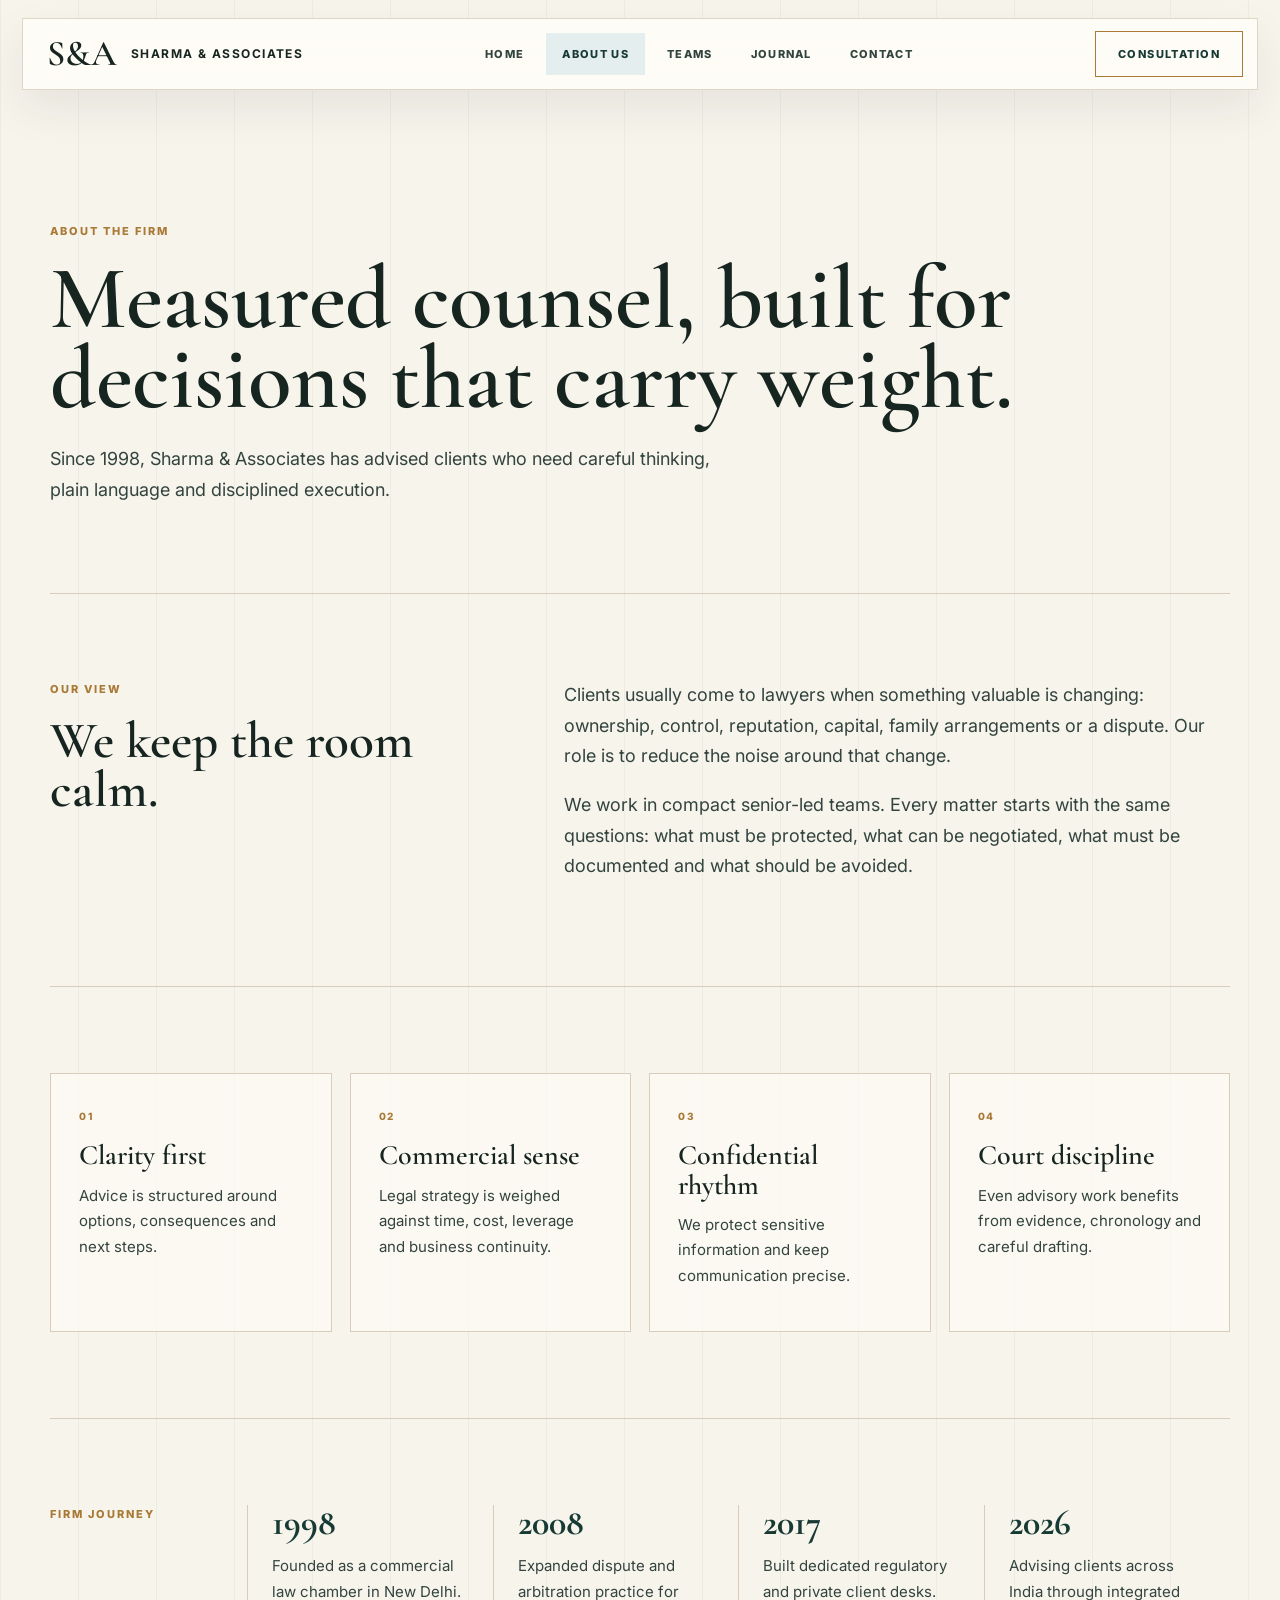
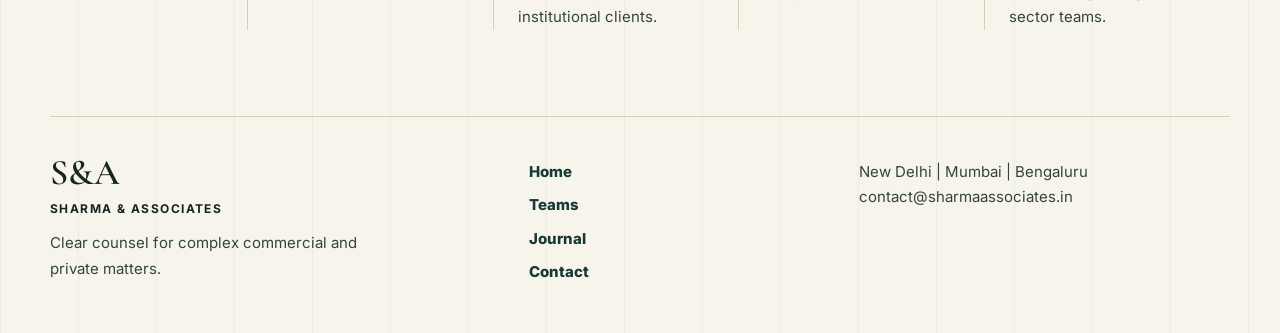
==== about.html @ 34fd0a77 "First Upload" ====
<!DOCTYPE html>
<html lang="en">
<head>
  <meta charset="UTF-8">
  <meta name="viewport" content="width=device-width, initial-scale=1.0">
  <title>About Us | Sharma &amp; Associates</title>
  <link rel="preconnect" href="https://fonts.googleapis.com">
  <link rel="preconnect" href="https://fonts.gstatic.com" crossorigin>
  <link href="https://fonts.googleapis.com/css2?family=Cormorant+Garamond:wght@500;600;700&amp;family=Inter:wght@400;500;600;700;800&amp;display=swap" rel="stylesheet">
  <link rel="stylesheet" href="styles.css">
</head>
<body>
  <header class="site-header">
    <a class="brand" href="index.html"><span>S&amp;A</span><strong>Sharma &amp; Associates</strong></a>
    <button class="menu-toggle" type="button" aria-label="Open menu">Menu</button>
    <nav class="site-nav" aria-label="Primary navigation">
      <a href="index.html">Home</a><a class="is-active" href="about.html">About Us</a><a href="attorneys.html">Teams</a><a href="blog.html">Journal</a><a href="contact.html">Contact</a>
    </nav>
    <a class="header-cta" href="contact.html">Consultation</a>
  </header>

  <main>
    <section class="page-hero">
      <p class="eyebrow">About the firm</p>
      <h1>Measured counsel, built for decisions that carry weight.</h1>
      <p class="lead">Since 1998, Sharma &amp; Associates has advised clients who need careful thinking, plain language and disciplined execution.</p>
    </section>

    <section class="section-shell two-column">
      <div><p class="eyebrow">Our view</p><h2>We keep the room calm.</h2></div>
      <div class="long-copy">
        <p>Clients usually come to lawyers when something valuable is changing: ownership, control, reputation, capital, family arrangements or a dispute. Our role is to reduce the noise around that change.</p>
        <p>We work in compact senior-led teams. Every matter starts with the same questions: what must be protected, what can be negotiated, what must be documented and what should be avoided.</p>
      </div>
    </section>

    <section class="section-shell values-grid">
      <article><span>01</span><h3>Clarity first</h3><p>Advice is structured around options, consequences and next steps.</p></article>
      <article><span>02</span><h3>Commercial sense</h3><p>Legal strategy is weighed against time, cost, leverage and business continuity.</p></article>
      <article><span>03</span><h3>Confidential rhythm</h3><p>We protect sensitive information and keep communication precise.</p></article>
      <article><span>04</span><h3>Court discipline</h3><p>Even advisory work benefits from evidence, chronology and careful drafting.</p></article>
    </section>

    <section class="section-shell timeline">
      <p class="eyebrow">Firm journey</p>
      <div><strong>1998</strong><span>Founded as a commercial law chamber in New Delhi.</span></div>
      <div><strong>2008</strong><span>Expanded dispute and arbitration practice for institutional clients.</span></div>
      <div><strong>2017</strong><span>Built dedicated regulatory and private client desks.</span></div>
      <div><strong>2026</strong><span>Advising clients across India through integrated sector teams.</span></div>
    </section>
  </main>

  <footer class="site-footer">
    <div class="footer-brand"><span>S&amp;A</span><strong>Sharma &amp; Associates</strong><p>Clear counsel for complex commercial and private matters.</p></div>
    <nav><a href="index.html">Home</a><a href="attorneys.html">Teams</a><a href="blog.html">Journal</a><a href="contact.html">Contact</a></nav>
    <div><p>New Delhi | Mumbai | Bengaluru</p><p>contact@sharmaassociates.in</p></div>
  </footer>
  <script src="script.js"></script>
</body>
</html>
---- styles.css ----
:root {
  --paper: #f7f4ec;
  --paper-soft: #fffdf8;
  --parchment: #ece5d7;
  --ink: #172521;
  --ink-soft: #33443f;
  --sage: #d7ded5;
  --teal: #173a35;
  --teal-soft: #e5eeee;
  --brass: #a97936;
  --brass-soft: #d7bb86;
  --line: #d8cdbb;
  --shadow: 0 24px 70px rgba(43, 54, 50, .11);
  --serif: "Cormorant Garamond", Georgia, serif;
  --sans: "Inter", Arial, sans-serif;
}

* {
  box-sizing: border-box;
}

html {
  scroll-behavior: smooth;
}

body {
  margin: 0;
  color: var(--ink);
  background:
    linear-gradient(90deg, rgba(23, 58, 53, .045) 1px, transparent 1px) 0 0 / 78px 78px,
    var(--paper);
  font-family: var(--sans);
  font-size: 15px;
  line-height: 1.7;
}

a {
  color: inherit;
  text-decoration: none;
}

button,
input,
select,
textarea {
  font: inherit;
}

.site-header {
  position: fixed;
  inset: 18px 22px auto;
  z-index: 50;
  display: grid;
  grid-template-columns: auto 1fr auto;
  align-items: center;
  gap: 28px;
  min-height: 72px;
  padding: 12px 14px 12px 24px;
  border: 1px solid rgba(216, 205, 187, .8);
  border-radius: 0;
  background: rgba(255, 253, 248, .88);
  box-shadow: 0 18px 45px rgba(23, 37, 33, .08);
  backdrop-filter: blur(18px);
}

.brand {
  display: inline-flex;
  align-items: center;
  gap: 14px;
  min-width: 250px;
}

.brand span,
.footer-brand span {
  font-family: var(--serif);
  font-size: 36px;
  font-weight: 600;
  line-height: .8;
}

.brand strong,
.footer-brand strong {
  text-transform: uppercase;
  letter-spacing: .12em;
  font-size: 12px;
  line-height: 1.2;
}

.site-nav {
  display: flex;
  justify-content: center;
  gap: 6px;
}

.site-nav a {
  padding: 12px 16px;
  color: var(--ink-soft);
  text-transform: uppercase;
  letter-spacing: .12em;
  font-size: 11px;
  font-weight: 800;
}

.site-nav a:hover,
.site-nav a.is-active {
  color: var(--teal);
  background: var(--teal-soft);
}

.header-cta,
.button,
.text-link {
  display: inline-flex;
  align-items: center;
  justify-content: center;
  min-height: 46px;
  padding: 0 22px;
  border: 1px solid var(--brass);
  color: var(--teal);
  text-transform: uppercase;
  letter-spacing: .13em;
  font-size: 11px;
  font-weight: 800;
}

.button.primary {
  color: #fff;
  background: var(--teal);
  border-color: var(--teal);
}

.button.quiet {
  background: var(--paper-soft);
}

.text-link {
  min-height: auto;
  padding: 0;
  border: 0;
  color: var(--brass);
}

.menu-toggle {
  display: none;
  border: 1px solid var(--line);
  background: var(--paper-soft);
  color: var(--ink);
  min-height: 42px;
  padding: 0 14px;
  text-transform: uppercase;
  letter-spacing: .13em;
  font-size: 11px;
  font-weight: 800;
}

main {
  padding-top: 110px;
}

.hero,
.page-hero,
.section-shell {
  width: min(1180px, calc(100% - 44px));
  margin: 0 auto;
}

.hero {
  min-height: 640px;
  display: grid;
  grid-template-columns: minmax(0, 1.05fr) minmax(390px, .95fr);
  align-items: center;
  gap: 58px;
  padding: 82px 0 70px;
}

.calm-hero {
  border-bottom: 1px solid var(--line);
}

.eyebrow {
  margin: 0 0 18px;
  color: var(--brass);
  text-transform: uppercase;
  letter-spacing: .18em;
  font-size: 11px;
  font-weight: 800;
}

h1,
h2,
h3,
p {
  margin-top: 0;
}

h1,
h2,
h3 {
  font-family: var(--serif);
  font-weight: 600;
  letter-spacing: 0;
}

h1 {
  margin-bottom: 24px;
  font-size: clamp(48px, 7vw, 92px);
  line-height: .9;
}

h2 {
  margin-bottom: 20px;
  font-size: clamp(36px, 4vw, 56px);
  line-height: .96;
}

h3 {
  font-size: 28px;
  line-height: 1.05;
}

.lead {
  max-width: 680px;
  color: var(--ink-soft);
  font-size: 18px;
}

.hero-actions {
  display: flex;
  flex-wrap: wrap;
  gap: 14px;
  margin-top: 38px;
}

.case-compass {
  position: relative;
  min-height: 430px;
  padding: 38px;
  border: 1px solid var(--line);
  background:
    linear-gradient(135deg, rgba(255,255,255,.75), rgba(236,229,215,.55)),
    radial-gradient(circle at 70% 25%, rgba(167,121,54,.16), transparent 38%);
  box-shadow: var(--shadow);
  overflow: hidden;
}

.compass-ring {
  position: absolute;
  inset: 34px;
  border: 1px solid rgba(167, 121, 54, .35);
}

.compass-ring::before,
.compass-ring::after {
  content: "";
  position: absolute;
  inset: 50% auto auto 50%;
  width: 290px;
  height: 1px;
  background: rgba(167, 121, 54, .28);
  transform-origin: left;
}

.compass-ring::before {
  transform: rotate(23deg);
}

.compass-ring::after {
  transform: rotate(113deg);
}

.compass-scale {
  position: absolute;
  right: 58px;
  top: 68px;
  display: grid;
  gap: 12px;
  width: 88px;
}

.compass-scale span {
  height: 4px;
  background: var(--teal);
  animation: scaleBalance 2.8s ease-in-out infinite;
}

.compass-scale span:nth-child(2) {
  width: 68%;
  animation-delay: .25s;
}

.compass-scale span:nth-child(3) {
  width: 42%;
  animation-delay: .5s;
}

.case-compass svg {
  position: relative;
  width: 100%;
  margin-top: 54px;
  overflow: visible;
}

.case-line {
  fill: none;
  stroke: var(--teal);
  stroke-width: 4;
  stroke-linecap: round;
  stroke-dasharray: 620;
  stroke-dashoffset: 620;
  animation: drawCase 4.8s ease-in-out infinite;
}

.case-node {
  fill: var(--brass);
  opacity: 0;
  animation: nodePulse 4.8s ease-in-out infinite;
}

.case-node.n2 {
  animation-delay: .7s;
}

.case-node.n3 {
  animation-delay: 1.4s;
}

.case-compass p {
  position: absolute;
  left: 38px;
  bottom: 28px;
  max-width: 260px;
  color: var(--ink-soft);
  font-family: var(--serif);
  font-size: 25px;
  line-height: 1.05;
}

.trust-strip {
  display: grid;
  grid-template-columns: repeat(4, 1fr);
  width: min(1180px, calc(100% - 44px));
  margin: 0 auto;
  border: 1px solid var(--line);
  background: var(--paper-soft);
}

.trust-strip div {
  padding: 30px;
  border-right: 1px solid var(--line);
}

.trust-strip div:last-child {
  border-right: 0;
}

.trust-strip strong {
  display: block;
  color: var(--teal);
  font-family: var(--serif);
  font-size: 42px;
  line-height: 1;
}

.trust-strip span {
  color: var(--ink-soft);
  text-transform: uppercase;
  letter-spacing: .12em;
  font-size: 11px;
  font-weight: 800;
}

.section-shell {
  padding: 86px 0;
  border-bottom: 1px solid var(--line);
}

.two-column {
  display: grid;
  grid-template-columns: .8fr 1.2fr;
  gap: 70px;
}

.practice-list {
  display: grid;
  grid-template-columns: repeat(2, 1fr);
  gap: 20px;
}

.practice-list article,
.values-grid article,
.reading-grid article {
  padding: 28px;
  border: 1px solid var(--line);
  background: rgba(255, 253, 248, .62);
}

.practice-list span,
.values-grid span,
.team-card span,
.story-lead span,
.story-stack span,
.reading-grid span {
  color: var(--brass);
  text-transform: uppercase;
  letter-spacing: .16em;
  font-size: 10px;
  font-weight: 800;
}

.practice-list h3,
.values-grid h3,
.reading-grid h3 {
  margin: 14px 0 12px;
}

.practice-list p,
.long-copy p,
.values-grid p,
.story-lead p,
.story-stack p,
.team-card p,
.desks span,
.address-grid p {
  color: var(--ink-soft);
}

.soft-panel {
  display: grid;
  grid-template-columns: .9fr 1.1fr;
  gap: 48px;
  align-items: center;
  padding: 54px;
  margin-top: 86px;
  border: 1px solid var(--line);
  background: linear-gradient(135deg, var(--teal-soft), var(--paper-soft));
}

.decision-grid {
  display: grid;
  gap: 12px;
}

.decision-grid a {
  display: grid;
  gap: 6px;
  padding: 22px;
  border-left: 4px solid var(--brass);
  background: rgba(255, 253, 248, .72);
}

.decision-grid strong {
  font-family: var(--serif);
  font-size: 26px;
  line-height: 1;
}

.decision-grid span {
  color: var(--ink-soft);
}

.story-preview {
  display: grid;
  grid-template-columns: .7fr 1.3fr;
  gap: 56px;
}

.feature-story {
  padding: 38px;
  background: var(--teal);
  color: #fff;
}

.feature-story span {
  color: var(--brass-soft);
  text-transform: uppercase;
  letter-spacing: .15em;
  font-size: 11px;
  font-weight: 800;
}

.feature-story p {
  color: rgba(255,255,255,.78);
}

.page-hero {
  padding: 112px 0 70px;
  border-bottom: 1px solid var(--line);
}

.page-hero h1 {
  max-width: 980px;
}

.long-copy {
  max-width: 760px;
  font-size: 18px;
}

.values-grid {
  display: grid;
  grid-template-columns: repeat(4, 1fr);
  gap: 18px;
}

.timeline {
  display: grid;
  grid-template-columns: .8fr repeat(4, 1fr);
  gap: 0;
}

.timeline > div {
  padding: 0 24px;
  border-left: 1px solid var(--line);
}

.timeline strong {
  display: block;
  margin-bottom: 12px;
  color: var(--teal);
  font-family: var(--serif);
  font-size: 36px;
  line-height: 1;
}

.timeline span {
  color: var(--ink-soft);
}

.team-grid {
  display: grid;
  gap: 22px;
}

.team-card {
  display: grid;
  grid-template-columns: 220px 1fr;
  gap: 42px;
  align-items: center;
  padding: 28px;
  border: 1px solid var(--line);
  background: var(--paper-soft);
}

.team-card img {
  width: 220px;
  aspect-ratio: 1;
  object-fit: cover;
  object-position: center top;
  filter: saturate(.86) contrast(.96);
}

.team-card h2 {
  margin-top: 8px;
  margin-bottom: 16px;
}

.desks {
  display: grid;
  grid-template-columns: .75fr 1.25fr;
  gap: 60px;
}

.desks ul {
  list-style: none;
  margin: 0;
  padding: 0;
  display: grid;
  gap: 14px;
}

.desks li {
  display: grid;
  grid-template-columns: 230px 1fr;
  gap: 24px;
  padding: 18px 0;
  border-bottom: 1px solid var(--line);
}

.blog-layout {
  display: grid;
  grid-template-columns: 1.05fr .95fr;
  gap: 36px;
}

.story-lead {
  min-height: 500px;
  display: flex;
  flex-direction: column;
  justify-content: flex-end;
  padding: 46px;
  background:
    linear-gradient(rgba(23,58,53,.72), rgba(23,58,53,.9)),
    url("assets/firm-boardroom.png") center / cover no-repeat;
  color: #fff;
}

.story-lead h2 {
  margin-top: 16px;
}

.story-lead p {
  color: rgba(255,255,255,.78);
  max-width: 650px;
}

.story-stack {
  display: grid;
  gap: 18px;
}

.story-stack article {
  padding: 30px;
  border: 1px solid var(--line);
  background: var(--paper-soft);
}

.story-stack h3 {
  margin: 12px 0;
}

.reading-grid {
  display: grid;
  grid-template-columns: repeat(3, 1fr);
  gap: 18px;
}

.contact-layout {
  display: grid;
  grid-template-columns: .9fr 1.1fr;
  gap: 38px;
  align-items: start;
}

.contact-form {
  display: grid;
  grid-template-columns: repeat(2, 1fr);
  gap: 18px;
  padding: 30px;
  border: 1px solid var(--line);
  background: var(--paper-soft);
}

.contact-form label {
  display: grid;
  gap: 8px;
  color: var(--teal);
  text-transform: uppercase;
  letter-spacing: .12em;
  font-size: 10px;
  font-weight: 800;
}

.contact-form .full,
.contact-form button {
  grid-column: 1 / -1;
}

.contact-form input,
.contact-form select,
.contact-form textarea {
  width: 100%;
  border: 1px solid var(--line);
  padding: 13px 14px;
  color: var(--ink);
  background: #fff;
}

.map-card {
  border: 1px solid var(--line);
  background: var(--paper-soft);
}

.map-graphic {
  position: relative;
  min-height: 340px;
  overflow: hidden;
  background:
    linear-gradient(90deg, rgba(23,58,53,.08) 1px, transparent 1px) 0 0 / 42px 42px,
    linear-gradient(rgba(23,58,53,.04), rgba(167,121,54,.08)),
    var(--teal-soft);
}

.map-graphic::before {
  content: "";
  position: absolute;
  inset: 58px 70px;
  border: 2px solid rgba(23, 58, 53, .25);
  transform: skew(-10deg) rotate(-4deg);
}

.pin {
  position: absolute;
  display: inline-flex;
  align-items: center;
  gap: 8px;
  color: var(--teal);
  font-size: 12px;
  font-weight: 800;
}

.pin::before {
  content: "";
  width: 14px;
  height: 14px;
  border: 3px solid var(--paper-soft);
  border-radius: 50%;
  background: var(--brass);
  box-shadow: 0 0 0 1px var(--brass);
}

.pin.delhi {
  left: 48%;
  top: 24%;
}

.pin.mumbai {
  left: 22%;
  top: 58%;
}

.pin.bengaluru {
  left: 42%;
  top: 76%;
}

.address-grid {
  display: grid;
  grid-template-columns: repeat(3, 1fr);
  border-top: 1px solid var(--line);
}

.address-grid article {
  padding: 22px;
  border-right: 1px solid var(--line);
}

.address-grid article:last-child {
  border-right: 0;
}

.address-grid h2 {
  margin-bottom: 12px;
  font-size: 28px;
}

.address-grid a {
  color: var(--brass);
  font-weight: 800;
}

.site-footer {
  width: min(1180px, calc(100% - 44px));
  display: grid;
  grid-template-columns: 1.2fr .8fr 1fr;
  gap: 34px;
  margin: 0 auto;
  padding: 42px 0 48px;
}

.footer-brand {
  display: grid;
  gap: 10px;
}

.footer-brand p,
.site-footer div p {
  max-width: 330px;
  margin: 0;
  color: var(--ink-soft);
}

.site-footer nav {
  display: grid;
  gap: 8px;
}

.site-footer nav a {
  color: var(--teal);
  font-weight: 800;
}

@keyframes drawCase {
  0% {
    stroke-dashoffset: 620;
  }
  45%,
  70% {
    stroke-dashoffset: 0;
  }
  100% {
    stroke-dashoffset: -620;
  }
}

@keyframes nodePulse {
  0%,
  18% {
    opacity: 0;
    transform: scale(.75);
  }
  28%,
  72% {
    opacity: 1;
    transform: scale(1);
  }
  100% {
    opacity: 0;
    transform: scale(.75);
  }
}

@keyframes scaleBalance {
  0%,
  100% {
    transform: scaleX(.55);
  }
  50% {
    transform: scaleX(1);
  }
}

@media (max-width: 980px) {
  .site-header {
    grid-template-columns: 1fr auto;
  }

  .brand {
    min-width: 0;
  }

  .menu-toggle {
    display: inline-flex;
    align-items: center;
  }

  .site-nav,
  .header-cta {
    display: none;
  }

  .site-header.is-open .site-nav {
    grid-column: 1 / -1;
    display: grid;
    justify-content: stretch;
  }

  .hero,
  .two-column,
  .soft-panel,
  .story-preview,
  .timeline,
  .desks,
  .blog-layout,
  .contact-layout,
  .site-footer {
    grid-template-columns: 1fr;
  }

  .hero {
    gap: 20px;
    padding-top: 50px;
  }

  .trust-strip,
  .values-grid,
  .reading-grid,
  .address-grid {
    grid-template-columns: repeat(2, 1fr);
  }

  .trust-strip div:nth-child(2),
  .address-grid article:nth-child(2) {
    border-right: 0;
  }

  .practice-list {
    grid-template-columns: 1fr;
  }

  .timeline > div {
    padding: 20px 0;
    border-left: 0;
    border-top: 1px solid var(--line);
  }
}

@media (max-width: 640px) {
  .site-header {
    inset: 10px;
    padding-left: 14px;
  }

  .brand strong {
    display: none;
  }

  main {
    padding-top: 86px;
  }

  .hero,
  .page-hero,
  .section-shell,
  .trust-strip,
  .site-footer {
    width: min(100% - 28px, 1180px);
  }

  h1 {
    font-size: 46px;
  }

  .case-compass {
    min-height: 360px;
    padding: 24px;
  }

  .trust-strip,
  .values-grid,
  .reading-grid,
  .team-card,
  .contact-form,
  .address-grid {
    grid-template-columns: 1fr;
  }

  .trust-strip div,
  .address-grid article {
    border-right: 0;
    border-bottom: 1px solid var(--line);
  }

  .soft-panel,
  .story-lead,
  .contact-form {
    padding: 24px;
  }

  .team-card img {
    width: 100%;
  }

  .desks li {
    grid-template-columns: 1fr;
    gap: 6px;
  }
}
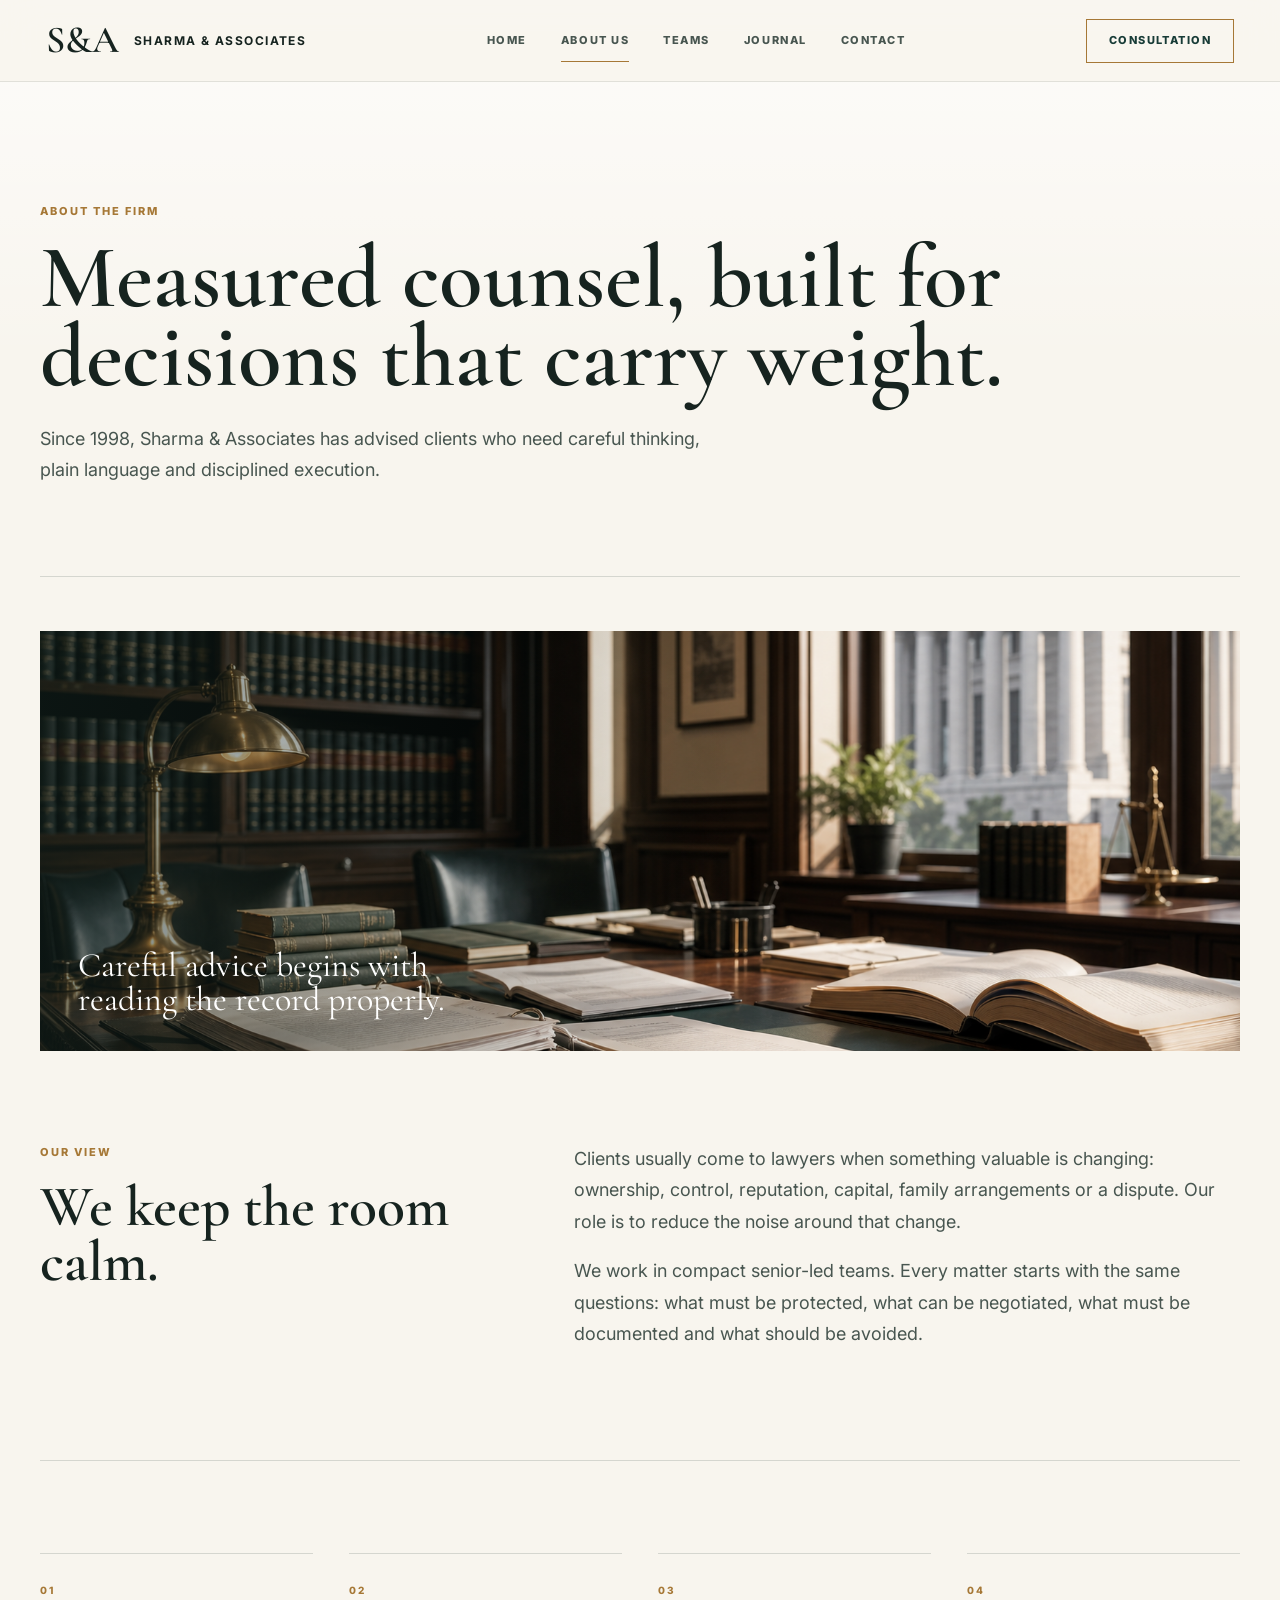
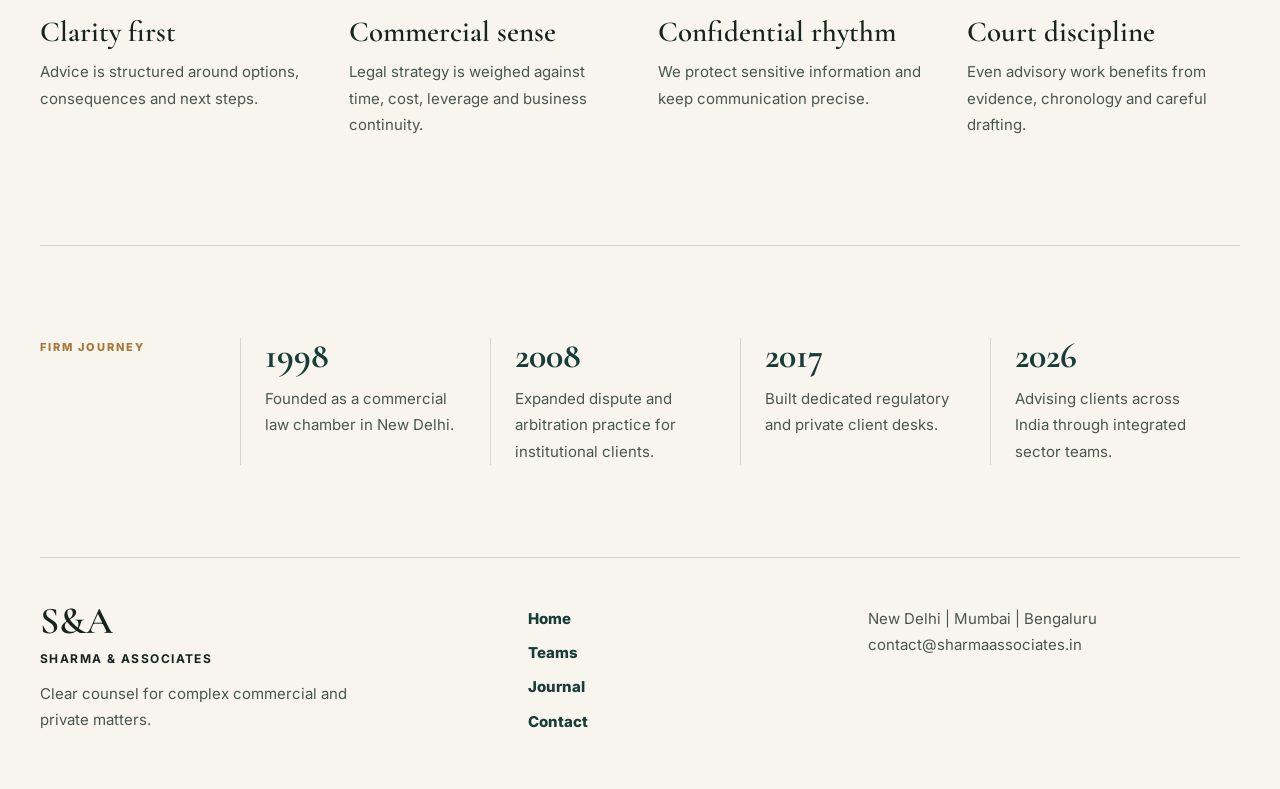
==== commit 69cb03d2: "First Upload" ====
--- a/about.html
+++ b/about.html
@@ -25,6 +25,11 @@
       <h1>Measured counsel, built for decisions that carry weight.</h1>
       <p class="lead">Since 1998, Sharma &amp; Associates has advised clients who need careful thinking, plain language and disciplined execution.</p>
     </section>
+
+    <figure class="image-ribbon">
+      <img src="assets/legal-library.png" alt="Law library table with case files and daylight">
+      <figcaption>Careful advice begins with reading the record properly.</figcaption>
+    </figure>
 
     <section class="section-shell two-column">
       <div><p class="eyebrow">Our view</p><h2>We keep the room calm.</h2></div>
--- a/styles.css
+++ b/styles.css
@@ -1,16 +1,14 @@
 :root {
-  --paper: #f7f4ec;
-  --paper-soft: #fffdf8;
-  --parchment: #ece5d7;
-  --ink: #172521;
-  --ink-soft: #33443f;
-  --sage: #d7ded5;
-  --teal: #173a35;
-  --teal-soft: #e5eeee;
-  --brass: #a97936;
-  --brass-soft: #d7bb86;
-  --line: #d8cdbb;
-  --shadow: 0 24px 70px rgba(43, 54, 50, .11);
+  --paper: #f8f5ee;
+  --paper-warm: #efe8da;
+  --ivory: #fffdf8;
+  --ink: #16231f;
+  --ink-soft: #485650;
+  --teal: #183c37;
+  --teal-2: #315b54;
+  --mist: #dde7e2;
+  --brass: #a67836;
+  --line: rgba(35, 49, 44, .16);
   --serif: "Cormorant Garamond", Georgia, serif;
   --sans: "Inter", Arial, sans-serif;
 }
@@ -27,11 +25,11 @@
   margin: 0;
   color: var(--ink);
   background:
-    linear-gradient(90deg, rgba(23, 58, 53, .045) 1px, transparent 1px) 0 0 / 78px 78px,
+    linear-gradient(180deg, rgba(255,255,255,.72), rgba(255,255,255,0) 360px),
     var(--paper);
   font-family: var(--sans);
   font-size: 15px;
-  line-height: 1.7;
+  line-height: 1.75;
 }
 
 a {
@@ -48,32 +46,30 @@
 
 .site-header {
   position: fixed;
-  inset: 18px 22px auto;
+  inset: 0 0 auto;
   z-index: 50;
   display: grid;
   grid-template-columns: auto 1fr auto;
   align-items: center;
   gap: 28px;
-  min-height: 72px;
-  padding: 12px 14px 12px 24px;
-  border: 1px solid rgba(216, 205, 187, .8);
-  border-radius: 0;
-  background: rgba(255, 253, 248, .88);
-  box-shadow: 0 18px 45px rgba(23, 37, 33, .08);
+  min-height: 82px;
+  padding: 0 46px;
+  border-bottom: 1px solid rgba(22, 35, 31, .1);
+  background: rgba(248, 245, 238, .86);
   backdrop-filter: blur(18px);
 }
 
 .brand {
   display: inline-flex;
   align-items: center;
-  gap: 14px;
+  gap: 15px;
   min-width: 250px;
 }
 
 .brand span,
 .footer-brand span {
   font-family: var(--serif);
-  font-size: 36px;
+  font-size: 38px;
   font-weight: 600;
   line-height: .8;
 }
@@ -83,28 +79,39 @@
   text-transform: uppercase;
   letter-spacing: .12em;
   font-size: 12px;
-  line-height: 1.2;
 }
 
 .site-nav {
   display: flex;
   justify-content: center;
-  gap: 6px;
+  gap: 34px;
 }
 
 .site-nav a {
-  padding: 12px 16px;
+  position: relative;
   color: var(--ink-soft);
   text-transform: uppercase;
-  letter-spacing: .12em;
+  letter-spacing: .14em;
   font-size: 11px;
   font-weight: 800;
 }
 
-.site-nav a:hover,
-.site-nav a.is-active {
-  color: var(--teal);
-  background: var(--teal-soft);
+.site-nav a::after {
+  content: "";
+  position: absolute;
+  left: 0;
+  right: 0;
+  bottom: -12px;
+  height: 1px;
+  background: var(--brass);
+  transform: scaleX(0);
+  transform-origin: left;
+  transition: transform .25s ease;
+}
+
+.site-nav a:hover::after,
+.site-nav a.is-active::after {
+  transform: scaleX(1);
 }
 
 .header-cta,
@@ -113,7 +120,7 @@
   display: inline-flex;
   align-items: center;
   justify-content: center;
-  min-height: 46px;
+  min-height: 44px;
   padding: 0 22px;
   border: 1px solid var(--brass);
   color: var(--teal);
@@ -130,7 +137,7 @@
 }
 
 .button.quiet {
-  background: var(--paper-soft);
+  background: rgba(255,255,255,.46);
 }
 
 .text-link {
@@ -142,11 +149,10 @@
 
 .menu-toggle {
   display: none;
+  min-height: 40px;
+  padding: 0 14px;
   border: 1px solid var(--line);
-  background: var(--paper-soft);
-  color: var(--ink);
-  min-height: 42px;
-  padding: 0 14px;
+  background: transparent;
   text-transform: uppercase;
   letter-spacing: .13em;
   font-size: 11px;
@@ -154,27 +160,25 @@
 }
 
 main {
-  padding-top: 110px;
+  padding-top: 82px;
 }
 
 .hero,
 .page-hero,
-.section-shell {
-  width: min(1180px, calc(100% - 44px));
-  margin: 0 auto;
+.section-shell,
+.trust-strip,
+.site-footer {
+  width: min(1200px, calc(100% - 64px));
+  margin-inline: auto;
 }
 
 .hero {
-  min-height: 640px;
-  display: grid;
-  grid-template-columns: minmax(0, 1.05fr) minmax(390px, .95fr);
+  min-height: calc(100vh - 82px);
+  display: grid;
+  grid-template-columns: minmax(0, .88fr) minmax(420px, 1.12fr);
   align-items: center;
-  gap: 58px;
-  padding: 82px 0 70px;
-}
-
-.calm-hero {
-  border-bottom: 1px solid var(--line);
+  gap: 62px;
+  padding: 78px 0 66px;
 }
 
 .eyebrow {
@@ -189,7 +193,8 @@
 h1,
 h2,
 h3,
-p {
+p,
+figure {
   margin-top: 0;
 }
 
@@ -202,24 +207,24 @@
 }
 
 h1 {
-  margin-bottom: 24px;
-  font-size: clamp(48px, 7vw, 92px);
-  line-height: .9;
+  margin-bottom: 26px;
+  font-size: clamp(52px, 7vw, 96px);
+  line-height: .88;
 }
 
 h2 {
-  margin-bottom: 20px;
-  font-size: clamp(36px, 4vw, 56px);
-  line-height: .96;
+  margin-bottom: 22px;
+  font-size: clamp(38px, 4.5vw, 64px);
+  line-height: .95;
 }
 
 h3 {
-  font-size: 28px;
-  line-height: 1.05;
+  font-size: 29px;
+  line-height: 1.08;
 }
 
 .lead {
-  max-width: 680px;
+  max-width: 690px;
   color: var(--ink-soft);
   font-size: 18px;
 }
@@ -231,89 +236,57 @@
   margin-top: 38px;
 }
 
-.case-compass {
+.hero-image-flow {
   position: relative;
-  min-height: 430px;
-  padding: 38px;
-  border: 1px solid var(--line);
+  min-height: 580px;
+  margin: 0;
+  overflow: hidden;
+  isolation: isolate;
+}
+
+.hero-image-flow::before {
+  content: "";
+  position: absolute;
+  inset: 0;
+  z-index: 1;
   background:
-    linear-gradient(135deg, rgba(255,255,255,.75), rgba(236,229,215,.55)),
-    radial-gradient(circle at 70% 25%, rgba(167,121,54,.16), transparent 38%);
-  box-shadow: var(--shadow);
-  overflow: hidden;
-}
-
-.compass-ring {
-  position: absolute;
-  inset: 34px;
-  border: 1px solid rgba(167, 121, 54, .35);
-}
-
-.compass-ring::before,
-.compass-ring::after {
-  content: "";
-  position: absolute;
-  inset: 50% auto auto 50%;
-  width: 290px;
-  height: 1px;
-  background: rgba(167, 121, 54, .28);
-  transform-origin: left;
-}
-
-.compass-ring::before {
-  transform: rotate(23deg);
-}
-
-.compass-ring::after {
-  transform: rotate(113deg);
-}
-
-.compass-scale {
-  position: absolute;
-  right: 58px;
-  top: 68px;
-  display: grid;
-  gap: 12px;
-  width: 88px;
-}
-
-.compass-scale span {
-  height: 4px;
-  background: var(--teal);
-  animation: scaleBalance 2.8s ease-in-out infinite;
-}
-
-.compass-scale span:nth-child(2) {
-  width: 68%;
-  animation-delay: .25s;
-}
-
-.compass-scale span:nth-child(3) {
-  width: 42%;
-  animation-delay: .5s;
-}
-
-.case-compass svg {
-  position: relative;
+    linear-gradient(90deg, rgba(248,245,238,.62), rgba(248,245,238,0) 28%),
+    linear-gradient(180deg, rgba(24,60,55,0), rgba(24,60,55,.2));
+}
+
+.hero-image-flow img {
   width: 100%;
-  margin-top: 54px;
+  height: 100%;
+  min-height: 580px;
+  display: block;
+  object-fit: cover;
+  object-position: center;
+}
+
+.hero-image-flow svg {
+  position: absolute;
+  z-index: 2;
+  left: 8%;
+  bottom: 5%;
+  width: 46%;
+  max-width: 330px;
   overflow: visible;
 }
 
 .case-line {
   fill: none;
-  stroke: var(--teal);
+  stroke: rgba(255,255,255,.86);
   stroke-width: 4;
   stroke-linecap: round;
   stroke-dasharray: 620;
   stroke-dashoffset: 620;
-  animation: drawCase 4.8s ease-in-out infinite;
+  animation: drawCase 5.2s ease-in-out infinite;
 }
 
 .case-node {
   fill: var(--brass);
   opacity: 0;
-  animation: nodePulse 4.8s ease-in-out infinite;
+  animation: nodePulse 5.2s ease-in-out infinite;
 }
 
 .case-node.n2 {
@@ -324,28 +297,29 @@
   animation-delay: 1.4s;
 }
 
-.case-compass p {
-  position: absolute;
-  left: 38px;
-  bottom: 28px;
-  max-width: 260px;
-  color: var(--ink-soft);
+.hero-image-flow figcaption {
+  position: absolute;
+  right: 34px;
+  bottom: 30px;
+  z-index: 3;
+  max-width: 230px;
+  color: #fff;
   font-family: var(--serif);
-  font-size: 25px;
-  line-height: 1.05;
+  font-size: 27px;
+  line-height: 1;
+  text-shadow: 0 2px 18px rgba(0,0,0,.28);
 }
 
 .trust-strip {
   display: grid;
   grid-template-columns: repeat(4, 1fr);
-  width: min(1180px, calc(100% - 44px));
-  margin: 0 auto;
-  border: 1px solid var(--line);
-  background: var(--paper-soft);
+  padding: 36px 0;
+  border-top: 1px solid var(--line);
+  border-bottom: 1px solid var(--line);
 }
 
 .trust-strip div {
-  padding: 30px;
+  padding: 0 34px;
   border-right: 1px solid var(--line);
 }
 
@@ -357,7 +331,7 @@
   display: block;
   color: var(--teal);
   font-family: var(--serif);
-  font-size: 42px;
+  font-size: 44px;
   line-height: 1;
 }
 
@@ -370,28 +344,32 @@
 }
 
 .section-shell {
-  padding: 86px 0;
+  padding: 92px 0;
   border-bottom: 1px solid var(--line);
 }
 
-.two-column {
-  display: grid;
-  grid-template-columns: .8fr 1.2fr;
-  gap: 70px;
+.two-column,
+.story-preview,
+.desks,
+.blog-layout,
+.contact-layout {
+  display: grid;
+  grid-template-columns: .82fr 1.18fr;
+  gap: 72px;
 }
 
 .practice-list {
   display: grid;
   grid-template-columns: repeat(2, 1fr);
-  gap: 20px;
+  column-gap: 52px;
+  row-gap: 44px;
 }
 
 .practice-list article,
 .values-grid article,
 .reading-grid article {
-  padding: 28px;
-  border: 1px solid var(--line);
-  background: rgba(255, 253, 248, .62);
+  padding-top: 22px;
+  border-top: 1px solid var(--line);
 }
 
 .practice-list span,
@@ -424,33 +402,50 @@
   color: var(--ink-soft);
 }
 
-.soft-panel {
+.process-flow {
   display: grid;
   grid-template-columns: .9fr 1.1fr;
-  gap: 48px;
-  align-items: center;
-  padding: 54px;
-  margin-top: 86px;
-  border: 1px solid var(--line);
-  background: linear-gradient(135deg, var(--teal-soft), var(--paper-soft));
+  gap: 56px;
+  align-items: end;
+  position: relative;
+}
+
+.process-flow::before {
+  content: "";
+  position: absolute;
+  inset: 42px calc(50% - 50vw);
+  z-index: -1;
+  background:
+    linear-gradient(90deg, rgba(24,60,55,.08), rgba(166,120,54,.08)),
+    var(--paper-warm);
 }
 
 .decision-grid {
   display: grid;
+  grid-template-columns: repeat(3, 1fr);
+  gap: 28px;
+}
+
+.decision-grid a {
+  position: relative;
+  display: grid;
   gap: 12px;
-}
-
-.decision-grid a {
-  display: grid;
-  gap: 6px;
-  padding: 22px;
-  border-left: 4px solid var(--brass);
-  background: rgba(255, 253, 248, .72);
+  padding-top: 28px;
+}
+
+.decision-grid a::before {
+  content: "";
+  position: absolute;
+  top: 0;
+  left: 0;
+  width: 46px;
+  height: 2px;
+  background: var(--brass);
 }
 
 .decision-grid strong {
   font-family: var(--serif);
-  font-size: 26px;
+  font-size: 31px;
   line-height: 1;
 }
 
@@ -458,20 +453,35 @@
   color: var(--ink-soft);
 }
 
-.story-preview {
-  display: grid;
-  grid-template-columns: .7fr 1.3fr;
-  gap: 56px;
-}
-
 .feature-story {
-  padding: 38px;
-  background: var(--teal);
+  position: relative;
+  min-height: 390px;
+  display: flex;
+  flex-direction: column;
+  justify-content: flex-end;
+  padding: 42px;
   color: #fff;
+  overflow: hidden;
+}
+
+.feature-story::before {
+  content: "";
+  position: absolute;
+  inset: 0;
+  z-index: -2;
+  background: url("assets/legal-library.png") center / cover no-repeat;
+}
+
+.feature-story::after {
+  content: "";
+  position: absolute;
+  inset: 0;
+  z-index: -1;
+  background: linear-gradient(180deg, rgba(24,60,55,.08), rgba(16,31,28,.82));
 }
 
 .feature-story span {
-  color: var(--brass-soft);
+  color: #e6c98f;
   text-transform: uppercase;
   letter-spacing: .15em;
   font-size: 11px;
@@ -479,11 +489,14 @@
 }
 
 .feature-story p {
-  color: rgba(255,255,255,.78);
+  color: rgba(255,255,255,.82);
 }
 
 .page-hero {
-  padding: 112px 0 70px;
+  min-height: 480px;
+  display: grid;
+  align-content: end;
+  padding: 120px 0 72px;
   border-bottom: 1px solid var(--line);
 }
 
@@ -491,15 +504,79 @@
   max-width: 980px;
 }
 
+.image-ribbon {
+  position: relative;
+  width: min(1200px, calc(100% - 64px));
+  height: 420px;
+  margin: 54px auto 0;
+  overflow: hidden;
+}
+
+.image-ribbon img {
+  width: 100%;
+  height: 100%;
+  display: block;
+  object-fit: cover;
+}
+
+.image-ribbon::after {
+  content: "";
+  position: absolute;
+  inset: 0;
+  background: linear-gradient(90deg, rgba(20,36,32,.58), rgba(20,36,32,0) 58%);
+}
+
+.image-ribbon figcaption {
+  position: absolute;
+  left: 38px;
+  bottom: 34px;
+  z-index: 2;
+  max-width: 420px;
+  color: #fff;
+  font-family: var(--serif);
+  font-size: 34px;
+  line-height: 1;
+}
+
+.journal-hero {
+  position: relative;
+  color: #fff;
+  width: 100%;
+  min-height: 560px;
+  padding-left: max(32px, calc((100vw - 1200px) / 2));
+  padding-right: max(32px, calc((100vw - 1200px) / 2));
+  overflow: hidden;
+}
+
+.journal-hero::before {
+  content: "";
+  position: absolute;
+  inset: 0;
+  z-index: -2;
+  background: url("assets/legal-library.png") center / cover no-repeat;
+}
+
+.journal-hero::after {
+  content: "";
+  position: absolute;
+  inset: 0;
+  z-index: -1;
+  background: linear-gradient(90deg, rgba(14,34,30,.88), rgba(14,34,30,.2));
+}
+
+.journal-hero .lead {
+  color: rgba(255,255,255,.82);
+}
+
 .long-copy {
-  max-width: 760px;
+  max-width: 780px;
   font-size: 18px;
 }
 
 .values-grid {
   display: grid;
   grid-template-columns: repeat(4, 1fr);
-  gap: 18px;
+  gap: 36px;
 }
 
 .timeline {
@@ -527,71 +604,62 @@
 }
 
 .team-grid {
-  display: grid;
-  gap: 22px;
+  width: min(1200px, calc(100% - 64px));
+  display: grid;
+  grid-template-columns: repeat(3, 1fr);
+  gap: 42px;
+  border-bottom: 0;
 }
 
 .team-card {
-  display: grid;
-  grid-template-columns: 220px 1fr;
-  gap: 42px;
-  align-items: center;
-  padding: 28px;
-  border: 1px solid var(--line);
-  background: var(--paper-soft);
+  display: block;
 }
 
 .team-card img {
-  width: 220px;
-  aspect-ratio: 1;
+  width: 100%;
+  aspect-ratio: 4 / 5;
   object-fit: cover;
   object-position: center top;
-  filter: saturate(.86) contrast(.96);
+  filter: saturate(.88) contrast(.98);
+}
+
+.team-card div {
+  padding: 26px 0 0;
 }
 
 .team-card h2 {
-  margin-top: 8px;
-  margin-bottom: 16px;
-}
-
-.desks {
-  display: grid;
-  grid-template-columns: .75fr 1.25fr;
-  gap: 60px;
+  margin: 8px 0 14px;
+  font-size: 38px;
 }
 
 .desks ul {
   list-style: none;
   margin: 0;
   padding: 0;
-  display: grid;
-  gap: 14px;
 }
 
 .desks li {
   display: grid;
   grid-template-columns: 230px 1fr;
   gap: 24px;
-  padding: 18px 0;
+  padding: 20px 0;
   border-bottom: 1px solid var(--line);
 }
 
 .blog-layout {
-  display: grid;
-  grid-template-columns: 1.05fr .95fr;
-  gap: 36px;
+  grid-template-columns: 1.15fr .85fr;
 }
 
 .story-lead {
-  min-height: 500px;
+  min-height: 540px;
   display: flex;
   flex-direction: column;
   justify-content: flex-end;
-  padding: 46px;
+  padding: 50px;
+  color: #fff;
   background:
-    linear-gradient(rgba(23,58,53,.72), rgba(23,58,53,.9)),
-    url("assets/firm-boardroom.png") center / cover no-repeat;
-  color: #fff;
+    linear-gradient(rgba(23,60,55,.18), rgba(20,36,32,.88)),
+    url("assets/legal-library.png") center / cover no-repeat;
 }
 
 .story-lead h2 {
@@ -599,19 +667,19 @@
 }
 
 .story-lead p {
-  color: rgba(255,255,255,.78);
+  color: rgba(255,255,255,.82);
   max-width: 650px;
 }
 
 .story-stack {
   display: grid;
-  gap: 18px;
+  align-content: center;
+  gap: 28px;
 }
 
 .story-stack article {
-  padding: 30px;
-  border: 1px solid var(--line);
-  background: var(--paper-soft);
+  padding-bottom: 28px;
+  border-bottom: 1px solid var(--line);
 }
 
 .story-stack h3 {
@@ -621,13 +689,11 @@
 .reading-grid {
   display: grid;
   grid-template-columns: repeat(3, 1fr);
-  gap: 18px;
+  gap: 36px;
 }
 
 .contact-layout {
-  display: grid;
-  grid-template-columns: .9fr 1.1fr;
-  gap: 38px;
+  grid-template-columns: .82fr 1.18fr;
   align-items: start;
 }
 
@@ -635,9 +701,6 @@
   display: grid;
   grid-template-columns: repeat(2, 1fr);
   gap: 18px;
-  padding: 30px;
-  border: 1px solid var(--line);
-  background: var(--paper-soft);
 }
 
 .contact-form label {
@@ -659,53 +722,51 @@
 .contact-form select,
 .contact-form textarea {
   width: 100%;
-  border: 1px solid var(--line);
-  padding: 13px 14px;
+  border: 0;
+  border-bottom: 1px solid var(--line);
+  padding: 13px 0;
   color: var(--ink);
-  background: #fff;
+  background: transparent;
 }
 
 .map-card {
-  border: 1px solid var(--line);
-  background: var(--paper-soft);
+  background: transparent;
 }
 
 .map-graphic {
   position: relative;
-  min-height: 340px;
+  min-height: 360px;
   overflow: hidden;
   background:
-    linear-gradient(90deg, rgba(23,58,53,.08) 1px, transparent 1px) 0 0 / 42px 42px,
-    linear-gradient(rgba(23,58,53,.04), rgba(167,121,54,.08)),
-    var(--teal-soft);
+    linear-gradient(90deg, rgba(255,255,255,.35), rgba(255,255,255,.05)),
+    url("assets/hero-court-warm.png") center / cover no-repeat;
 }
 
 .map-graphic::before {
   content: "";
   position: absolute;
-  inset: 58px 70px;
-  border: 2px solid rgba(23, 58, 53, .25);
-  transform: skew(-10deg) rotate(-4deg);
+  inset: 0;
+  background: rgba(24,60,55,.58);
 }
 
 .pin {
   position: absolute;
+  z-index: 2;
   display: inline-flex;
   align-items: center;
   gap: 8px;
-  color: var(--teal);
+  color: #fff;
   font-size: 12px;
   font-weight: 800;
 }
 
 .pin::before {
   content: "";
-  width: 14px;
-  height: 14px;
-  border: 3px solid var(--paper-soft);
+  width: 13px;
+  height: 13px;
+  border: 3px solid rgba(255,255,255,.92);
   border-radius: 50%;
   background: var(--brass);
-  box-shadow: 0 0 0 1px var(--brass);
 }
 
 .pin.delhi {
@@ -726,16 +787,13 @@
 .address-grid {
   display: grid;
   grid-template-columns: repeat(3, 1fr);
+  gap: 28px;
+  padding-top: 28px;
+}
+
+.address-grid article {
+  padding-top: 20px;
   border-top: 1px solid var(--line);
-}
-
-.address-grid article {
-  padding: 22px;
-  border-right: 1px solid var(--line);
-}
-
-.address-grid article:last-child {
-  border-right: 0;
 }
 
 .address-grid h2 {
@@ -749,12 +807,10 @@
 }
 
 .site-footer {
-  width: min(1180px, calc(100% - 44px));
   display: grid;
   grid-template-columns: 1.2fr .8fr 1fr;
-  gap: 34px;
-  margin: 0 auto;
-  padding: 42px 0 48px;
+  gap: 42px;
+  padding: 48px 0 54px;
 }
 
 .footer-brand {
@@ -809,19 +865,10 @@
   }
 }
 
-@keyframes scaleBalance {
-  0%,
-  100% {
-    transform: scaleX(.55);
-  }
-  50% {
-    transform: scaleX(1);
-  }
-}
-
 @media (max-width: 980px) {
   .site-header {
     grid-template-columns: 1fr auto;
+    padding-inline: 24px;
   }
 
   .brand {
@@ -842,11 +889,13 @@
     grid-column: 1 / -1;
     display: grid;
     justify-content: stretch;
+    gap: 0;
+    padding-bottom: 18px;
   }
 
   .hero,
   .two-column,
-  .soft-panel,
+  .process-flow,
   .story-preview,
   .timeline,
   .desks,
@@ -857,20 +906,17 @@
   }
 
   .hero {
-    gap: 20px;
-    padding-top: 50px;
+    min-height: auto;
+    padding-top: 54px;
   }
 
   .trust-strip,
   .values-grid,
   .reading-grid,
-  .address-grid {
+  .team-grid,
+  .address-grid,
+  .decision-grid {
     grid-template-columns: repeat(2, 1fr);
-  }
-
-  .trust-strip div:nth-child(2),
-  .address-grid article:nth-child(2) {
-    border-right: 0;
   }
 
   .practice-list {
@@ -886,8 +932,7 @@
 
 @media (max-width: 640px) {
   .site-header {
-    inset: 10px;
-    padding-left: 14px;
+    min-height: 72px;
   }
 
   .brand strong {
@@ -895,49 +940,47 @@
   }
 
   main {
-    padding-top: 86px;
+    padding-top: 72px;
   }
 
   .hero,
   .page-hero,
   .section-shell,
   .trust-strip,
-  .site-footer {
-    width: min(100% - 28px, 1180px);
+  .site-footer,
+  .team-grid,
+  .image-ribbon {
+    width: min(100% - 28px, 1200px);
   }
 
   h1 {
-    font-size: 46px;
-  }
-
-  .case-compass {
-    min-height: 360px;
-    padding: 24px;
+    font-size: 48px;
+  }
+
+  .hero-image-flow,
+  .hero-image-flow img {
+    min-height: 390px;
   }
 
   .trust-strip,
   .values-grid,
   .reading-grid,
-  .team-card,
+  .team-grid,
   .contact-form,
-  .address-grid {
+  .address-grid,
+  .decision-grid {
     grid-template-columns: 1fr;
   }
 
-  .trust-strip div,
-  .address-grid article {
+  .trust-strip div {
+    padding: 22px 0;
     border-right: 0;
     border-bottom: 1px solid var(--line);
   }
 
-  .soft-panel,
   .story-lead,
-  .contact-form {
-    padding: 24px;
-  }
-
-  .team-card img {
-    width: 100%;
+  .feature-story {
+    padding: 28px;
   }
 
   .desks li {
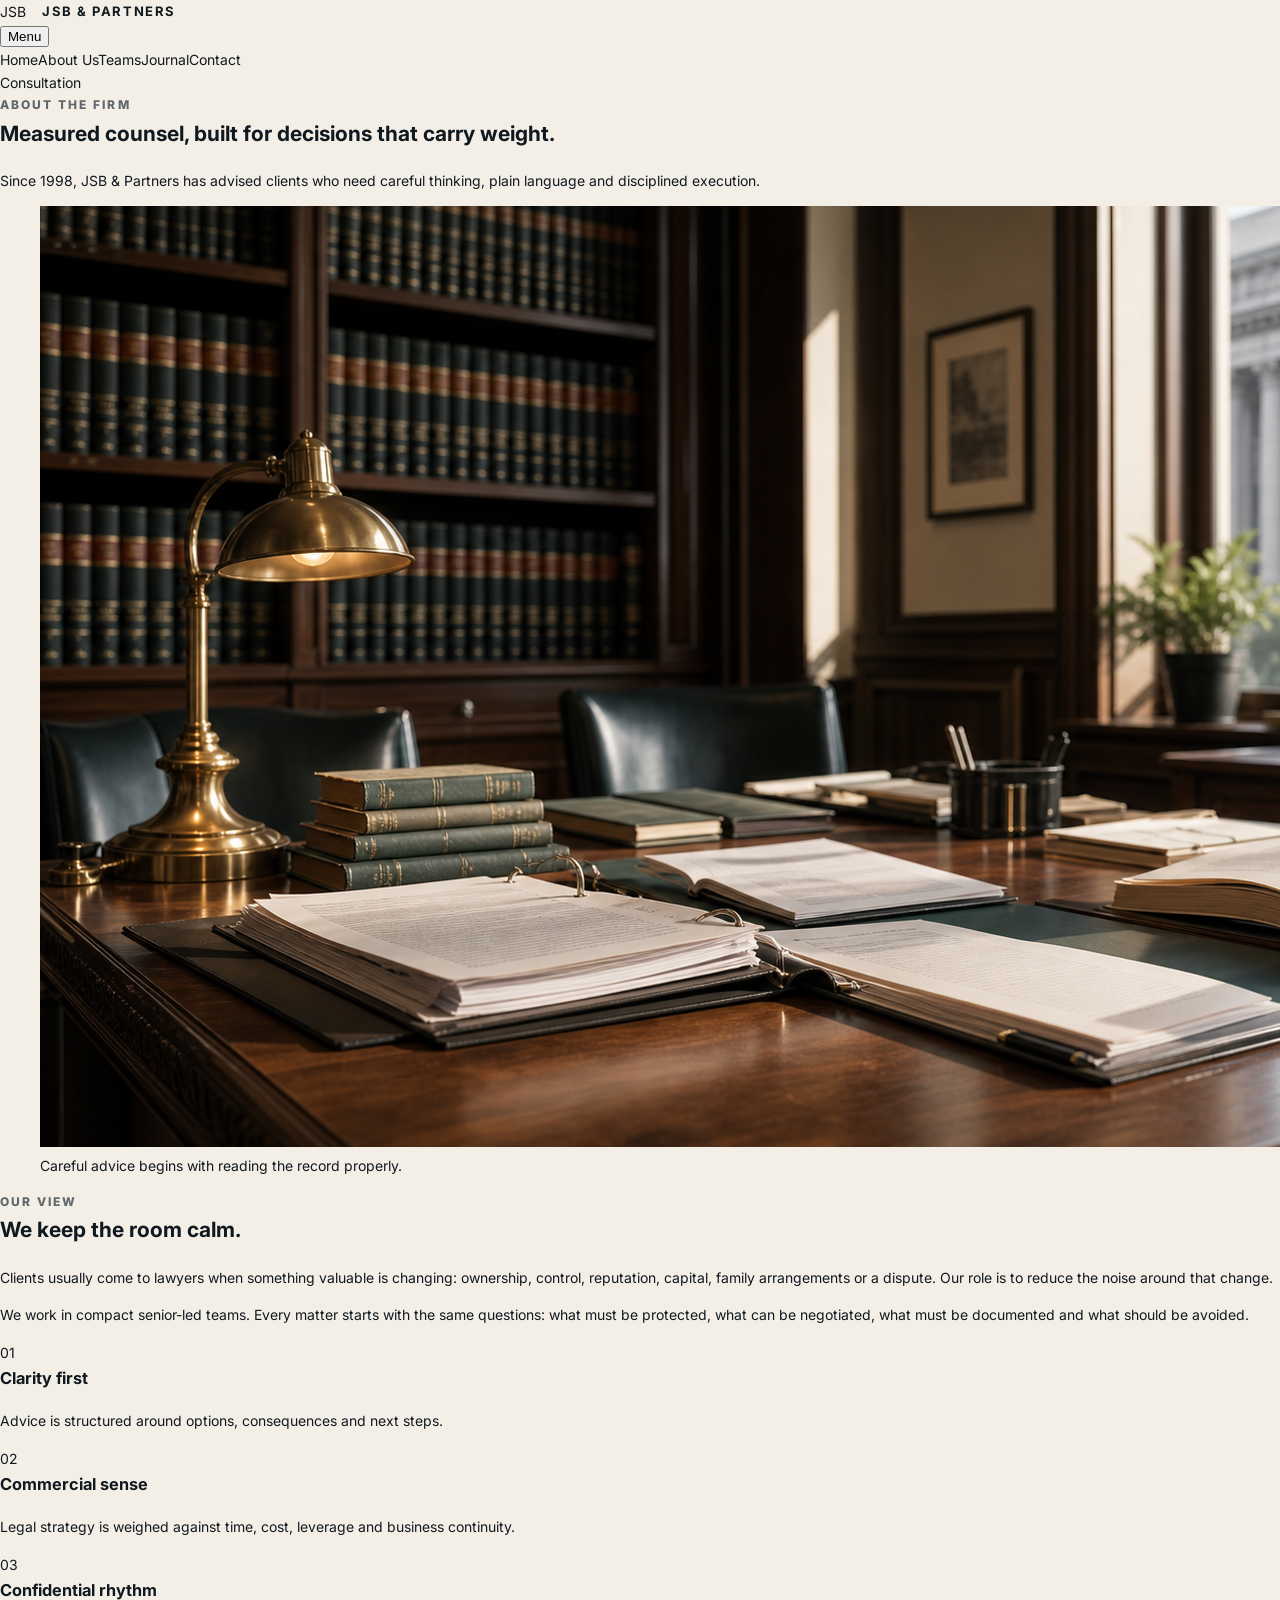
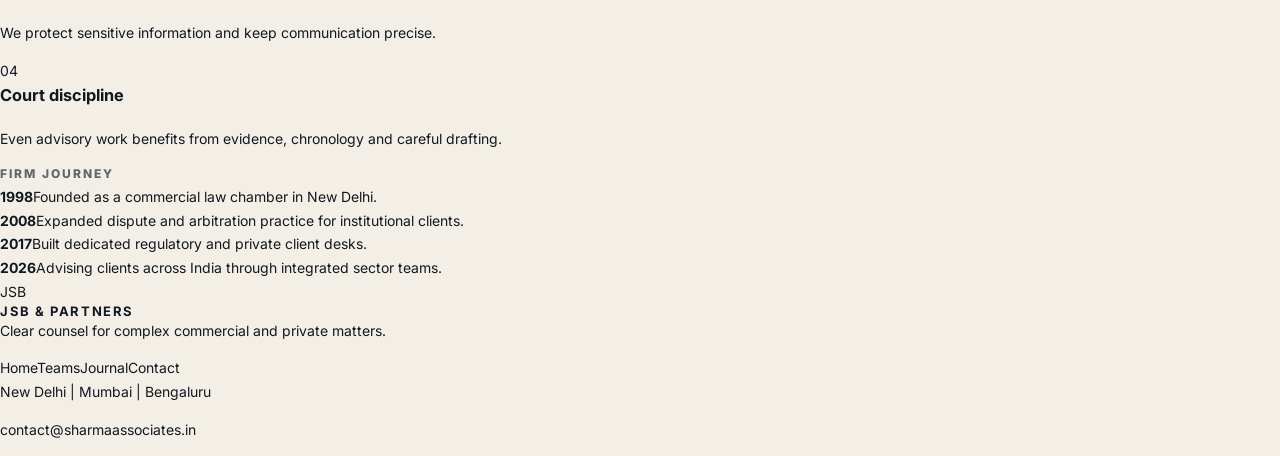
==== commit 25176d00: "First Upload" ====
--- a/about.html
+++ b/about.html
@@ -3,7 +3,7 @@
 <head>
   <meta charset="UTF-8">
   <meta name="viewport" content="width=device-width, initial-scale=1.0">
-  <title>About Us | Sharma &amp; Associates</title>
+  <title>About Us | JSB &amp; Partners</title>
   <link rel="preconnect" href="https://fonts.googleapis.com">
   <link rel="preconnect" href="https://fonts.gstatic.com" crossorigin>
   <link href="https://fonts.googleapis.com/css2?family=Cormorant+Garamond:wght@500;600;700&amp;family=Inter:wght@400;500;600;700;800&amp;display=swap" rel="stylesheet">
@@ -11,7 +11,7 @@
 </head>
 <body>
   <header class="site-header">
-    <a class="brand" href="index.html"><span>S&amp;A</span><strong>Sharma &amp; Associates</strong></a>
+    <a class="brand" href="index.html"><span>JSB</span><strong>JSB &amp; Partners</strong></a>
     <button class="menu-toggle" type="button" aria-label="Open menu">Menu</button>
     <nav class="site-nav" aria-label="Primary navigation">
       <a href="index.html">Home</a><a class="is-active" href="about.html">About Us</a><a href="attorneys.html">Teams</a><a href="blog.html">Journal</a><a href="contact.html">Contact</a>
@@ -23,7 +23,7 @@
     <section class="page-hero">
       <p class="eyebrow">About the firm</p>
       <h1>Measured counsel, built for decisions that carry weight.</h1>
-      <p class="lead">Since 1998, Sharma &amp; Associates has advised clients who need careful thinking, plain language and disciplined execution.</p>
+      <p class="lead">Since 1998, JSB &amp; Partners has advised clients who need careful thinking, plain language and disciplined execution.</p>
     </section>
 
     <figure class="image-ribbon">
@@ -56,7 +56,7 @@
   </main>
 
   <footer class="site-footer">
-    <div class="footer-brand"><span>S&amp;A</span><strong>Sharma &amp; Associates</strong><p>Clear counsel for complex commercial and private matters.</p></div>
+    <div class="footer-brand"><span>JSB</span><strong>JSB &amp; Partners</strong><p>Clear counsel for complex commercial and private matters.</p></div>
     <nav><a href="index.html">Home</a><a href="attorneys.html">Teams</a><a href="blog.html">Journal</a><a href="contact.html">Contact</a></nav>
     <div><p>New Delhi | Mumbai | Bengaluru</p><p>contact@sharmaassociates.in</p></div>
   </footer>
--- a/styles.css
+++ b/styles.css
@@ -1,14 +1,13 @@
 :root {
-  --paper: #f8f5ee;
-  --paper-warm: #efe8da;
-  --ivory: #fffdf8;
-  --ink: #16231f;
-  --ink-soft: #485650;
-  --teal: #183c37;
-  --teal-2: #315b54;
-  --mist: #dde7e2;
-  --brass: #a67836;
-  --line: rgba(35, 49, 44, .16);
+  --paper: #f4efe6;
+  --white: #f4efe6;
+  --warm: #f4efe6;
+  --navy: #071f3a;
+  --navy-2: #0a2a4c;
+  --ink: #101820;
+  --muted: #5f676b;
+  --line: #d9d2c8;
+  --gold: #b18448;
   --serif: "Cormorant Garamond", Georgia, serif;
   --sans: "Inter", Arial, sans-serif;
 }
@@ -23,13 +22,11 @@
 
 body {
   margin: 0;
+  background: var(--paper);
   color: var(--ink);
-  background:
-    linear-gradient(180deg, rgba(255,255,255,.72), rgba(255,255,255,0) 360px),
-    var(--paper);
   font-family: var(--sans);
-  font-size: 15px;
-  line-height: 1.75;
+  font-size: 14px;
+  line-height: 1.7;
 }
 
 a {
@@ -37,954 +34,833 @@
   text-decoration: none;
 }
 
-button,
-input,
-select,
-textarea {
-  font: inherit;
-}
-
-.site-header {
+h1,
+h2,
+h3,
+p {
+  margin-top: 0;
+}
+
+.top-header {
   position: fixed;
   inset: 0 0 auto;
   z-index: 50;
   display: grid;
-  grid-template-columns: auto 1fr auto;
+  grid-template-columns: 270px 1fr 170px;
   align-items: center;
-  gap: 28px;
-  min-height: 82px;
-  padding: 0 46px;
-  border-bottom: 1px solid rgba(22, 35, 31, .1);
-  background: rgba(248, 245, 238, .86);
+  gap: 36px;
+  height: 86px;
+  padding: 0 54px;
+  background: rgba(247, 244, 239, .9);
   backdrop-filter: blur(18px);
 }
 
 .brand {
+  display: flex;
+  align-items: center;
+  gap: 16px;
+}
+
+.brand-mark {
+  position: relative;
+  display: inline-grid;
+  grid-template-columns: repeat(3, auto);
+  gap: 0;
+  font-family: var(--serif);
+  font-size: 34px;
+  font-weight: 600;
+  line-height: .9;
+  letter-spacing: -.08em;
+}
+
+.brand-mark::after {
+  content: "";
+  position: absolute;
+  left: 12%;
+  right: 2%;
+  bottom: -7px;
+  height: 1px;
+  background: rgba(177, 132, 72, .55);
+}
+
+.brand-mark i {
+  font-style: normal;
+}
+
+.brand-mark i:nth-child(2) {
+  color: var(--gold);
+  transform: translateY(5px);
+}
+
+.brand strong,
+.footer-brand strong {
+  display: block;
+  text-transform: uppercase;
+  letter-spacing: .12em;
+  font-size: 13px;
+  line-height: 1.15;
+}
+
+.brand small,
+.footer-brand small {
+  display: block;
+  margin-top: 5px;
+  text-transform: uppercase;
+  letter-spacing: .13em;
+  font-size: 9px;
+  font-weight: 800;
+}
+
+.top-nav {
+  display: flex;
+  justify-content: center;
+  gap: 48px;
+  text-transform: uppercase;
+  letter-spacing: .15em;
+  font-size: 10px;
+  font-weight: 800;
+}
+
+.consult-btn,
+.dark-btn,
+.text-link,
+.attorney-card a,
+.matters-band article a {
   display: inline-flex;
   align-items: center;
-  gap: 15px;
-  min-width: 250px;
-}
-
-.brand span,
-.footer-brand span {
-  font-family: var(--serif);
-  font-size: 38px;
+  gap: 16px;
+  text-transform: uppercase;
+  letter-spacing: .15em;
+  font-size: 10px;
+  font-weight: 800;
+}
+
+.consult-btn,
+.dark-btn {
+  justify-content: center;
+  min-height: 48px;
+  padding: 0 20px;
+  color: #fff;
+  background: var(--navy);
+}
+
+.hero {
+  position: relative;
+  min-height: 690px;
+  overflow: hidden;
+  background: var(--white);
+}
+
+.hero-slide {
+  position: absolute;
+  inset: 0;
+  opacity: 0;
+  pointer-events: none;
+  transition: opacity .8s ease;
+  background:
+    linear-gradient(90deg, rgba(247,244,239,1) 0%, rgba(247,244,239,.94) 38%, rgba(247,244,239,.22) 61%, rgba(247,244,239,0) 100%),
+    var(--hero-image) center right / cover no-repeat;
+}
+
+.hero-slide.is-active {
+  opacity: 1;
+  pointer-events: auto;
+}
+
+.hero-copy {
+  width: min(700px, 52vw);
+  padding: 178px 0 90px 132px;
+}
+
+.eyebrow,
+.band-head h2,
+.footer-band h2 {
+  margin: 0;
+  color: var(--muted);
+  text-transform: uppercase;
+  letter-spacing: .17em;
+  font-size: 12px;
+  font-weight: 800;
+}
+
+.hero h1 {
+  margin: 24px 0 24px;
+  color: var(--navy);
+  font-family: var(--serif);
+  font-size: 78px;
   font-weight: 600;
-  line-height: .8;
-}
-
-.brand strong,
-.footer-brand strong {
-  text-transform: uppercase;
-  letter-spacing: .12em;
-  font-size: 12px;
-}
-
-.site-nav {
-  display: flex;
-  justify-content: center;
-  gap: 34px;
-}
-
-.site-nav a {
+  line-height: .9;
+}
+
+.hero h1 span,
+.hero h1 em {
+  display: block;
+  white-space: nowrap;
+}
+
+.hero h1 em,
+.firm-copy em {
+  color: var(--gold);
+  font-style: italic;
+}
+
+.gold-line,
+.band-head i {
+  display: block;
+  width: 54px;
+  height: 1px;
+  background: var(--gold);
+}
+
+.hero .gold-line {
+  margin-bottom: 42px;
+}
+
+.hero-copy p:not(.eyebrow) {
+  max-width: 560px;
+  margin-bottom: 32px;
+  color: #394248;
+  font-size: 15px;
+}
+
+.hero-index {
+  position: absolute;
+  left: 24px;
+  top: 190px;
+  z-index: 5;
+  display: grid;
+  gap: 28px;
+  padding-left: 48px;
+  border-left: 1px solid var(--line);
+}
+
+.hero-index button {
   position: relative;
-  color: var(--ink-soft);
-  text-transform: uppercase;
-  letter-spacing: .14em;
+  border: 0;
+  padding: 0;
+  background: transparent;
+  color: #b9b7b1;
+  cursor: pointer;
   font-size: 11px;
   font-weight: 800;
 }
 
-.site-nav a::after {
+.hero-index button.is-active {
+  color: var(--navy);
+}
+
+.hero-index button.is-active::after {
   content: "";
   position: absolute;
-  left: 0;
-  right: 0;
-  bottom: -12px;
+  left: 22px;
+  top: 50%;
+  width: 34px;
   height: 1px;
-  background: var(--brass);
-  transform: scaleX(0);
-  transform-origin: left;
-  transition: transform .25s ease;
-}
-
-.site-nav a:hover::after,
-.site-nav a.is-active::after {
-  transform: scaleX(1);
-}
-
-.header-cta,
-.button,
-.text-link {
-  display: inline-flex;
+  background: var(--gold);
+}
+
+.band {
+  padding-left: 54px;
+  padding-right: 54px;
+}
+
+.band-light,
+.band-warm {
+  background: var(--white);
+}
+
+.stats-band,
+.matters-band,
+.testimonials-band,
+.footer-band {
+  background-color: var(--navy);
+  color: #fff;
+}
+
+.band-head {
+  display: flex;
   align-items: center;
-  justify-content: center;
-  min-height: 44px;
-  padding: 0 22px;
-  border: 1px solid var(--brass);
-  color: var(--teal);
+  gap: 22px;
+}
+
+.practice-band {
+  padding-top: 48px;
+  padding-bottom: 50px;
+  border-top: 1px solid var(--line);
+  border-bottom: 1px solid var(--line);
+}
+
+.marquee-shell {
+  overflow: hidden;
+}
+
+.marquee-track {
+  display: flex;
+  width: max-content;
+  animation: marquee 34s linear infinite;
+}
+
+.marquee-track.reverse {
+  animation-name: marqueeReverse;
+}
+
+.marquee-shell:hover .marquee-track {
+  animation-play-state: paused;
+}
+
+.practice-track {
+  margin-top: 48px;
+}
+
+.practice-item {
+  width: 198px;
+  min-height: 230px;
+  margin-right: 44px;
+  padding-right: 38px;
+  border-right: 1px solid var(--line);
+}
+
+.practice-item > span {
+  display: block;
+  height: 40px;
+  color: var(--gold);
+  font-size: 28px;
+}
+
+.practice-item h3 {
+  margin-bottom: 22px;
+  font-family: var(--serif);
+  font-size: 24px;
+  font-weight: 600;
+  line-height: 1.05;
+}
+
+.practice-item p {
+  color: var(--muted);
+  font-size: 11px;
+}
+
+.practice-item a {
+  color: var(--gold);
+}
+
+.stats-band {
+  min-height: 150px;
+  display: grid;
+  grid-template-columns: repeat(4, 1fr);
+  align-items: center;
+  color: #fff;
+  background:
+    linear-gradient(90deg, rgba(7,31,58,.98), rgba(10,42,76,.96)),
+    url("assets/legal-library.png") center / cover no-repeat;
+}
+
+.stats-band div {
+  display: grid;
+  grid-template-columns: 42px auto;
+  grid-template-rows: auto auto;
+  align-items: center;
+  column-gap: 20px;
+  padding: 0 34px;
+  border-right: 1px solid rgba(255,255,255,.16);
+}
+
+.stats-band div:last-child {
+  border-right: 0;
+}
+
+.stats-band div > span {
+  grid-row: 1 / 3;
+  color: #fff;
+  font-size: 32px;
+}
+
+.stats-band strong {
+  color: #f2d29c;
+  font-family: var(--serif);
+  font-size: 42px;
+  font-weight: 500;
+  line-height: 1;
+}
+
+.stats-band p {
+  margin: 0;
+  font-size: 12px;
+}
+
+.matters-band .band-head h2,
+.testimonials-band .band-head h2,
+.matters-band h3 {
+  color: #fff;
+}
+
+.matters-band .band-head i,
+.testimonials-band .band-head i {
+  background: var(--gold);
+}
+
+.firm-band {
+  display: grid;
+  grid-template-columns: 36% 32% 32%;
+  padding-left: 0;
+  padding-right: 0;
+  background: var(--paper);
+}
+
+.firm-copy,
+.firm-quote {
+  min-height: 430px;
+  padding: 70px 76px;
+}
+
+.firm-copy h3 {
+  margin: 42px 0 30px;
+  font-family: var(--serif);
+  font-size: 39px;
+  font-weight: 600;
+  line-height: 1;
+}
+
+.firm-copy p {
+  max-width: 310px;
+  color: var(--muted);
+  font-size: 12px;
+}
+
+.firm-band img {
+  width: 100%;
+  height: 100%;
+  min-height: 430px;
+  object-fit: cover;
+}
+
+.firm-quote {
+  background:
+    linear-gradient(rgba(244,239,230,.88), rgba(244,239,230,.92)),
+    url("assets/hero-stairs-carousel.png") center / cover no-repeat;
+}
+
+.firm-quote div {
+  color: rgba(7,31,58,.08);
+  font-family: var(--serif);
+  font-size: 92px;
+  line-height: .6;
+}
+
+.firm-quote blockquote {
+  margin: 44px 0 44px;
+  font-family: var(--serif);
+  font-size: 28px;
+  line-height: 1.18;
+}
+
+.signature {
+  display: block;
+  margin-bottom: 18px;
+  color: var(--gold);
+  font-family: var(--serif);
+  font-size: 22px;
+  font-style: italic;
+}
+
+.firm-quote strong {
   text-transform: uppercase;
-  letter-spacing: .13em;
-  font-size: 11px;
+  letter-spacing: .16em;
+  font-size: 10px;
+}
+
+.firm-quote p {
+  color: var(--muted);
+  font-size: 12px;
+}
+
+.matters-band {
+  display: grid;
+  grid-template-columns: 260px repeat(3, 1fr);
+  gap: 48px;
+  padding-top: 48px;
+  padding-bottom: 58px;
+  border-top: 0;
+  border-bottom: 0;
+}
+
+.matter-title {
+  align-self: start;
+  flex-wrap: wrap;
+}
+
+.matter-title a,
+.attorney-title a {
+  margin-left: auto;
+  color: currentColor;
+  text-transform: uppercase;
+  letter-spacing: .15em;
+  font-size: 10px;
   font-weight: 800;
 }
 
-.button.primary {
-  color: #fff;
-  background: var(--teal);
-  border-color: var(--teal);
-}
-
-.button.quiet {
-  background: rgba(255,255,255,.46);
-}
-
-.text-link {
-  min-height: auto;
-  padding: 0;
-  border: 0;
-  color: var(--brass);
-}
-
-.menu-toggle {
-  display: none;
-  min-height: 40px;
-  padding: 0 14px;
-  border: 1px solid var(--line);
-  background: transparent;
+.matters-band article {
+  padding-left: 40px;
+  border-left: 1px solid rgba(255,255,255,.18);
+}
+
+.matters-band h3 {
+  margin-bottom: 24px;
+  font-family: var(--serif);
+  font-size: 25px;
+  font-weight: 600;
+}
+
+.matters-band p {
+  max-width: 230px;
+  color: rgba(255,255,255,.72);
+  font-size: 12px;
+}
+
+.matters-band article a {
+  color: #f2d29c;
+  letter-spacing: 0;
+  text-transform: none;
+  font-size: 12px;
+}
+
+.attorney-band {
+  padding-top: 34px;
+  padding-bottom: 58px;
+  background: var(--paper);
+}
+
+.attorney-title {
+  margin-bottom: 34px;
+}
+
+.attorney-track {
+  gap: 80px;
+}
+
+.attorney-card {
+  width: 370px;
+  display: grid;
+  grid-template-columns: 120px 1fr;
+  gap: 28px;
+  flex: 0 0 auto;
+  padding: 18px;
+  background: rgba(255, 253, 249, .48);
+  border: 1px solid rgba(7, 31, 58, .08);
+  box-shadow: 0 14px 32px rgba(7, 31, 58, .035);
+}
+
+.attorney-card img {
+  width: 120px;
+  height: 150px;
+  object-fit: cover;
+  object-position: center top;
+}
+
+.attorney-card div > span {
+  color: var(--gold);
   text-transform: uppercase;
-  letter-spacing: .13em;
-  font-size: 11px;
+  letter-spacing: .16em;
+  font-size: 9px;
   font-weight: 800;
 }
 
-main {
-  padding-top: 82px;
-}
-
-.hero,
-.page-hero,
-.section-shell,
-.trust-strip,
-.site-footer {
-  width: min(1200px, calc(100% - 64px));
-  margin-inline: auto;
-}
-
-.hero {
-  min-height: calc(100vh - 82px);
-  display: grid;
-  grid-template-columns: minmax(0, .88fr) minmax(420px, 1.12fr);
-  align-items: center;
-  gap: 62px;
-  padding: 78px 0 66px;
-}
-
-.eyebrow {
-  margin: 0 0 18px;
-  color: var(--brass);
-  text-transform: uppercase;
-  letter-spacing: .18em;
-  font-size: 11px;
-  font-weight: 800;
-}
-
-h1,
-h2,
-h3,
-p,
-figure {
-  margin-top: 0;
-}
-
-h1,
-h2,
-h3 {
-  font-family: var(--serif);
+.attorney-card h3 {
+  margin: 8px 0 12px;
+  font-family: var(--serif);
+  font-size: 25px;
   font-weight: 600;
-  letter-spacing: 0;
-}
-
-h1 {
-  margin-bottom: 26px;
-  font-size: clamp(52px, 7vw, 96px);
-  line-height: .88;
-}
-
-h2 {
-  margin-bottom: 22px;
-  font-size: clamp(38px, 4.5vw, 64px);
-  line-height: .95;
-}
-
-h3 {
-  font-size: 29px;
-  line-height: 1.08;
-}
-
-.lead {
-  max-width: 690px;
-  color: var(--ink-soft);
-  font-size: 18px;
-}
-
-.hero-actions {
-  display: flex;
-  flex-wrap: wrap;
-  gap: 14px;
-  margin-top: 38px;
-}
-
-.hero-image-flow {
+}
+
+.attorney-card p {
+  color: var(--muted);
+  font-size: 12px;
+}
+
+.attorney-card a {
+  color: var(--navy);
+}
+
+.testimonials-band {
   position: relative;
-  min-height: 580px;
-  margin: 0;
   overflow: hidden;
-  isolation: isolate;
-}
-
-.hero-image-flow::before {
+  padding-top: 54px;
+  padding-bottom: 54px;
+}
+
+.testimonials-band::before {
   content: "";
   position: absolute;
   inset: 0;
+  opacity: .12;
+  background:
+    radial-gradient(circle at 22% 32%, #fff 0 1px, transparent 1px) 0 0 / 34px 34px,
+    linear-gradient(130deg, transparent, rgba(255,255,255,.2));
+}
+
+.testimonials-band .band-head,
+.testimonial-wrap,
+.testimonial-dots {
+  position: relative;
   z-index: 1;
-  background:
-    linear-gradient(90deg, rgba(248,245,238,.62), rgba(248,245,238,0) 28%),
-    linear-gradient(180deg, rgba(24,60,55,0), rgba(24,60,55,.2));
-}
-
-.hero-image-flow img {
-  width: 100%;
-  height: 100%;
-  min-height: 580px;
+}
+
+.testimonial-wrap {
+  width: min(850px, 86vw);
+  min-height: 160px;
+  margin: 38px auto 18px;
+  display: grid;
+  grid-template-columns: 80px 1fr;
+  gap: 30px;
+  align-items: start;
+}
+
+.quote-mark {
+  color: var(--gold);
+  font-family: var(--serif);
+  font-size: 78px;
+  line-height: .8;
+}
+
+.testimonial-slide {
+  display: none;
+}
+
+.testimonial-slide.is-active {
   display: block;
-  object-fit: cover;
-  object-position: center;
-}
-
-.hero-image-flow svg {
+}
+
+.testimonial-slide blockquote {
+  margin: 0 0 20px;
+  font-family: var(--serif);
+  font-size: 34px;
+  line-height: 1.18;
+}
+
+.testimonial-slide p {
+  color: rgba(255,255,255,.76);
+  font-size: 12px;
+  font-weight: 700;
+}
+
+.testimonial-dots {
+  display: flex;
+  justify-content: center;
+  gap: 16px;
+}
+
+.testimonial-dots button {
+  width: 8px;
+  height: 8px;
+  padding: 0;
+  border: 0;
+  border-radius: 50%;
+  background: rgba(255,255,255,.42);
+  cursor: pointer;
+}
+
+.testimonial-dots button.is-active {
+  background: var(--gold);
+}
+
+.footer-band {
+  display: grid;
+  grid-template-columns: 1.2fr .8fr 1.1fr 1.1fr;
+  gap: 56px;
+  padding: 58px 84px 32px;
+  color: rgba(255,255,255,.76);
+}
+
+.footer-brand .brand-mark {
+  display: inline-grid;
+  color: #fff;
+  margin-bottom: 12px;
+}
+
+.footer-band h2,
+.footer-band strong {
+  color: #fff;
+}
+
+.footer-band p,
+.footer-band a {
+  display: block;
+  margin: 6px 0;
+  font-size: 12px;
+}
+
+.footer-band form {
+  display: flex;
+  margin-top: 24px;
+  border: 1px solid rgba(255,255,255,.22);
+}
+
+.footer-band label {
   position: absolute;
-  z-index: 2;
-  left: 8%;
-  bottom: 5%;
-  width: 46%;
-  max-width: 330px;
-  overflow: visible;
-}
-
-.case-line {
-  fill: none;
-  stroke: rgba(255,255,255,.86);
-  stroke-width: 4;
-  stroke-linecap: round;
-  stroke-dasharray: 620;
-  stroke-dashoffset: 620;
-  animation: drawCase 5.2s ease-in-out infinite;
-}
-
-.case-node {
-  fill: var(--brass);
-  opacity: 0;
-  animation: nodePulse 5.2s ease-in-out infinite;
-}
-
-.case-node.n2 {
-  animation-delay: .7s;
-}
-
-.case-node.n3 {
-  animation-delay: 1.4s;
-}
-
-.hero-image-flow figcaption {
-  position: absolute;
-  right: 34px;
-  bottom: 30px;
-  z-index: 3;
-  max-width: 230px;
+  width: 1px;
+  height: 1px;
+  overflow: hidden;
+}
+
+.footer-band input {
+  min-width: 0;
+  flex: 1;
+  border: 0;
+  padding: 13px 16px;
   color: #fff;
-  font-family: var(--serif);
-  font-size: 27px;
-  line-height: 1;
-  text-shadow: 0 2px 18px rgba(0,0,0,.28);
-}
-
-.trust-strip {
-  display: grid;
-  grid-template-columns: repeat(4, 1fr);
-  padding: 36px 0;
-  border-top: 1px solid var(--line);
-  border-bottom: 1px solid var(--line);
-}
-
-.trust-strip div {
-  padding: 0 34px;
-  border-right: 1px solid var(--line);
-}
-
-.trust-strip div:last-child {
-  border-right: 0;
-}
-
-.trust-strip strong {
-  display: block;
-  color: var(--teal);
-  font-family: var(--serif);
-  font-size: 44px;
-  line-height: 1;
-}
-
-.trust-strip span {
-  color: var(--ink-soft);
-  text-transform: uppercase;
-  letter-spacing: .12em;
-  font-size: 11px;
-  font-weight: 800;
-}
-
-.section-shell {
-  padding: 92px 0;
-  border-bottom: 1px solid var(--line);
-}
-
-.two-column,
-.story-preview,
-.desks,
-.blog-layout,
-.contact-layout {
-  display: grid;
-  grid-template-columns: .82fr 1.18fr;
-  gap: 72px;
-}
-
-.practice-list {
-  display: grid;
-  grid-template-columns: repeat(2, 1fr);
-  column-gap: 52px;
-  row-gap: 44px;
-}
-
-.practice-list article,
-.values-grid article,
-.reading-grid article {
-  padding-top: 22px;
-  border-top: 1px solid var(--line);
-}
-
-.practice-list span,
-.values-grid span,
-.team-card span,
-.story-lead span,
-.story-stack span,
-.reading-grid span {
-  color: var(--brass);
-  text-transform: uppercase;
-  letter-spacing: .16em;
-  font-size: 10px;
-  font-weight: 800;
-}
-
-.practice-list h3,
-.values-grid h3,
-.reading-grid h3 {
-  margin: 14px 0 12px;
-}
-
-.practice-list p,
-.long-copy p,
-.values-grid p,
-.story-lead p,
-.story-stack p,
-.team-card p,
-.desks span,
-.address-grid p {
-  color: var(--ink-soft);
-}
-
-.process-flow {
-  display: grid;
-  grid-template-columns: .9fr 1.1fr;
-  gap: 56px;
-  align-items: end;
-  position: relative;
-}
-
-.process-flow::before {
-  content: "";
-  position: absolute;
-  inset: 42px calc(50% - 50vw);
-  z-index: -1;
-  background:
-    linear-gradient(90deg, rgba(24,60,55,.08), rgba(166,120,54,.08)),
-    var(--paper-warm);
-}
-
-.decision-grid {
-  display: grid;
-  grid-template-columns: repeat(3, 1fr);
-  gap: 28px;
-}
-
-.decision-grid a {
-  position: relative;
-  display: grid;
-  gap: 12px;
+  background: transparent;
+}
+
+.footer-band button {
+  width: 48px;
+  border: 0;
+  color: var(--navy);
+  background: var(--white);
+}
+
+.footer-bottom {
+  grid-column: 1 / -1;
+  display: flex;
+  justify-content: space-between;
+  gap: 24px;
+  margin-top: 28px;
   padding-top: 28px;
-}
-
-.decision-grid a::before {
-  content: "";
-  position: absolute;
-  top: 0;
-  left: 0;
-  width: 46px;
-  height: 2px;
-  background: var(--brass);
-}
-
-.decision-grid strong {
-  font-family: var(--serif);
-  font-size: 31px;
-  line-height: 1;
-}
-
-.decision-grid span {
-  color: var(--ink-soft);
-}
-
-.feature-story {
-  position: relative;
-  min-height: 390px;
+  border-top: 1px solid rgba(255,255,255,.18);
+}
+
+.footer-bottom nav {
   display: flex;
-  flex-direction: column;
-  justify-content: flex-end;
-  padding: 42px;
-  color: #fff;
-  overflow: hidden;
-}
-
-.feature-story::before {
-  content: "";
-  position: absolute;
-  inset: 0;
-  z-index: -2;
-  background: url("assets/legal-library.png") center / cover no-repeat;
-}
-
-.feature-story::after {
-  content: "";
-  position: absolute;
-  inset: 0;
-  z-index: -1;
-  background: linear-gradient(180deg, rgba(24,60,55,.08), rgba(16,31,28,.82));
-}
-
-.feature-story span {
-  color: #e6c98f;
-  text-transform: uppercase;
-  letter-spacing: .15em;
-  font-size: 11px;
-  font-weight: 800;
-}
-
-.feature-story p {
-  color: rgba(255,255,255,.82);
-}
-
-.page-hero {
-  min-height: 480px;
-  display: grid;
-  align-content: end;
-  padding: 120px 0 72px;
-  border-bottom: 1px solid var(--line);
-}
-
-.page-hero h1 {
-  max-width: 980px;
-}
-
-.image-ribbon {
-  position: relative;
-  width: min(1200px, calc(100% - 64px));
-  height: 420px;
-  margin: 54px auto 0;
-  overflow: hidden;
-}
-
-.image-ribbon img {
-  width: 100%;
-  height: 100%;
-  display: block;
-  object-fit: cover;
-}
-
-.image-ribbon::after {
-  content: "";
-  position: absolute;
-  inset: 0;
-  background: linear-gradient(90deg, rgba(20,36,32,.58), rgba(20,36,32,0) 58%);
-}
-
-.image-ribbon figcaption {
-  position: absolute;
-  left: 38px;
-  bottom: 34px;
-  z-index: 2;
-  max-width: 420px;
-  color: #fff;
-  font-family: var(--serif);
-  font-size: 34px;
-  line-height: 1;
-}
-
-.journal-hero {
-  position: relative;
-  color: #fff;
-  width: 100%;
-  min-height: 560px;
-  padding-left: max(32px, calc((100vw - 1200px) / 2));
-  padding-right: max(32px, calc((100vw - 1200px) / 2));
-  overflow: hidden;
-}
-
-.journal-hero::before {
-  content: "";
-  position: absolute;
-  inset: 0;
-  z-index: -2;
-  background: url("assets/legal-library.png") center / cover no-repeat;
-}
-
-.journal-hero::after {
-  content: "";
-  position: absolute;
-  inset: 0;
-  z-index: -1;
-  background: linear-gradient(90deg, rgba(14,34,30,.88), rgba(14,34,30,.2));
-}
-
-.journal-hero .lead {
-  color: rgba(255,255,255,.82);
-}
-
-.long-copy {
-  max-width: 780px;
-  font-size: 18px;
-}
-
-.values-grid {
-  display: grid;
-  grid-template-columns: repeat(4, 1fr);
-  gap: 36px;
-}
-
-.timeline {
-  display: grid;
-  grid-template-columns: .8fr repeat(4, 1fr);
-  gap: 0;
-}
-
-.timeline > div {
-  padding: 0 24px;
-  border-left: 1px solid var(--line);
-}
-
-.timeline strong {
-  display: block;
-  margin-bottom: 12px;
-  color: var(--teal);
-  font-family: var(--serif);
-  font-size: 36px;
-  line-height: 1;
-}
-
-.timeline span {
-  color: var(--ink-soft);
-}
-
-.team-grid {
-  width: min(1200px, calc(100% - 64px));
-  display: grid;
-  grid-template-columns: repeat(3, 1fr);
-  gap: 42px;
-  border-bottom: 0;
-}
-
-.team-card {
-  display: block;
-}
-
-.team-card img {
-  width: 100%;
-  aspect-ratio: 4 / 5;
-  object-fit: cover;
-  object-position: center top;
-  filter: saturate(.88) contrast(.98);
-}
-
-.team-card div {
-  padding: 26px 0 0;
-}
-
-.team-card h2 {
-  margin: 8px 0 14px;
-  font-size: 38px;
-}
-
-.desks ul {
-  list-style: none;
-  margin: 0;
-  padding: 0;
-}
-
-.desks li {
-  display: grid;
-  grid-template-columns: 230px 1fr;
-  gap: 24px;
-  padding: 20px 0;
-  border-bottom: 1px solid var(--line);
-}
-
-.blog-layout {
-  grid-template-columns: 1.15fr .85fr;
-}
-
-.story-lead {
-  min-height: 540px;
-  display: flex;
-  flex-direction: column;
-  justify-content: flex-end;
-  padding: 50px;
-  color: #fff;
-  background:
-    linear-gradient(rgba(23,60,55,.18), rgba(20,36,32,.88)),
-    url("assets/legal-library.png") center / cover no-repeat;
-}
-
-.story-lead h2 {
-  margin-top: 16px;
-}
-
-.story-lead p {
-  color: rgba(255,255,255,.82);
-  max-width: 650px;
-}
-
-.story-stack {
-  display: grid;
-  align-content: center;
-  gap: 28px;
-}
-
-.story-stack article {
-  padding-bottom: 28px;
-  border-bottom: 1px solid var(--line);
-}
-
-.story-stack h3 {
-  margin: 12px 0;
-}
-
-.reading-grid {
-  display: grid;
-  grid-template-columns: repeat(3, 1fr);
-  gap: 36px;
-}
-
-.contact-layout {
-  grid-template-columns: .82fr 1.18fr;
-  align-items: start;
-}
-
-.contact-form {
-  display: grid;
-  grid-template-columns: repeat(2, 1fr);
-  gap: 18px;
-}
-
-.contact-form label {
-  display: grid;
-  gap: 8px;
-  color: var(--teal);
-  text-transform: uppercase;
-  letter-spacing: .12em;
-  font-size: 10px;
-  font-weight: 800;
-}
-
-.contact-form .full,
-.contact-form button {
-  grid-column: 1 / -1;
-}
-
-.contact-form input,
-.contact-form select,
-.contact-form textarea {
-  width: 100%;
-  border: 0;
-  border-bottom: 1px solid var(--line);
-  padding: 13px 0;
-  color: var(--ink);
-  background: transparent;
-}
-
-.map-card {
-  background: transparent;
-}
-
-.map-graphic {
-  position: relative;
-  min-height: 360px;
-  overflow: hidden;
-  background:
-    linear-gradient(90deg, rgba(255,255,255,.35), rgba(255,255,255,.05)),
-    url("assets/hero-court-warm.png") center / cover no-repeat;
-}
-
-.map-graphic::before {
-  content: "";
-  position: absolute;
-  inset: 0;
-  background: rgba(24,60,55,.58);
-}
-
-.pin {
-  position: absolute;
-  z-index: 2;
-  display: inline-flex;
-  align-items: center;
-  gap: 8px;
-  color: #fff;
-  font-size: 12px;
-  font-weight: 800;
-}
-
-.pin::before {
-  content: "";
-  width: 13px;
-  height: 13px;
-  border: 3px solid rgba(255,255,255,.92);
-  border-radius: 50%;
-  background: var(--brass);
-}
-
-.pin.delhi {
-  left: 48%;
-  top: 24%;
-}
-
-.pin.mumbai {
-  left: 22%;
-  top: 58%;
-}
-
-.pin.bengaluru {
-  left: 42%;
-  top: 76%;
-}
-
-.address-grid {
-  display: grid;
-  grid-template-columns: repeat(3, 1fr);
-  gap: 28px;
-  padding-top: 28px;
-}
-
-.address-grid article {
-  padding-top: 20px;
-  border-top: 1px solid var(--line);
-}
-
-.address-grid h2 {
-  margin-bottom: 12px;
-  font-size: 28px;
-}
-
-.address-grid a {
-  color: var(--brass);
-  font-weight: 800;
-}
-
-.site-footer {
-  display: grid;
-  grid-template-columns: 1.2fr .8fr 1fr;
-  gap: 42px;
-  padding: 48px 0 54px;
-}
-
-.footer-brand {
-  display: grid;
-  gap: 10px;
-}
-
-.footer-brand p,
-.site-footer div p {
-  max-width: 330px;
-  margin: 0;
-  color: var(--ink-soft);
-}
-
-.site-footer nav {
-  display: grid;
-  gap: 8px;
-}
-
-.site-footer nav a {
-  color: var(--teal);
-  font-weight: 800;
-}
-
-@keyframes drawCase {
-  0% {
-    stroke-dashoffset: 620;
-  }
-  45%,
-  70% {
-    stroke-dashoffset: 0;
-  }
-  100% {
-    stroke-dashoffset: -620;
-  }
-}
-
-@keyframes nodePulse {
-  0%,
-  18% {
-    opacity: 0;
-    transform: scale(.75);
-  }
-  28%,
-  72% {
-    opacity: 1;
-    transform: scale(1);
-  }
-  100% {
-    opacity: 0;
-    transform: scale(.75);
-  }
-}
-
-@media (max-width: 980px) {
-  .site-header {
+  gap: 22px;
+}
+
+@keyframes marquee {
+  from {
+    transform: translateX(0);
+  }
+  to {
+    transform: translateX(-50%);
+  }
+}
+
+@keyframes marqueeReverse {
+  from {
+    transform: translateX(-50%);
+  }
+  to {
+    transform: translateX(0);
+  }
+}
+
+@media (max-width: 1100px) {
+  .top-header {
     grid-template-columns: 1fr auto;
-    padding-inline: 24px;
-  }
-
-  .brand {
-    min-width: 0;
-  }
-
-  .menu-toggle {
-    display: inline-flex;
-    align-items: center;
-  }
-
-  .site-nav,
-  .header-cta {
+    padding: 0 24px;
+  }
+
+  .top-nav {
     display: none;
   }
 
-  .site-header.is-open .site-nav {
-    grid-column: 1 / -1;
-    display: grid;
-    justify-content: stretch;
-    gap: 0;
-    padding-bottom: 18px;
-  }
-
-  .hero,
-  .two-column,
-  .process-flow,
-  .story-preview,
-  .timeline,
-  .desks,
-  .blog-layout,
-  .contact-layout,
-  .site-footer {
+  .hero-copy {
+    padding-left: 78px;
+  }
+
+  .firm-band,
+  .matters-band,
+  .footer-band {
     grid-template-columns: 1fr;
   }
 
+  .stats-band {
+    grid-template-columns: repeat(2, 1fr);
+  }
+}
+
+@media (max-width: 680px) {
+  .top-header {
+    height: auto;
+    min-height: 76px;
+    grid-template-columns: 1fr;
+    gap: 12px;
+    padding: 16px 20px;
+  }
+
+  .consult-btn {
+    width: max-content;
+  }
+
   .hero {
-    min-height: auto;
-    padding-top: 54px;
-  }
-
-  .trust-strip,
-  .values-grid,
-  .reading-grid,
-  .team-grid,
-  .address-grid,
-  .decision-grid {
-    grid-template-columns: repeat(2, 1fr);
-  }
-
-  .practice-list {
+    min-height: 760px;
+  }
+
+  .hero-slide {
+    background:
+      linear-gradient(180deg, rgba(247,244,239,.96) 0%, rgba(247,244,239,.84) 44%, rgba(247,244,239,.3) 100%),
+      var(--hero-image) center bottom / cover no-repeat;
+  }
+
+  .hero-copy {
+    width: auto;
+    padding: 190px 26px 70px;
+  }
+
+  .hero h1 {
+    font-size: 48px;
+  }
+
+  .hero h1 span,
+  .hero h1 em {
+    white-space: normal;
+  }
+
+  .hero-index {
+    display: none;
+  }
+
+  .band {
+    padding-left: 26px;
+    padding-right: 26px;
+  }
+
+  .stats-band {
     grid-template-columns: 1fr;
   }
 
-  .timeline > div {
-    padding: 20px 0;
-    border-left: 0;
-    border-top: 1px solid var(--line);
-  }
-}
-
-@media (max-width: 640px) {
-  .site-header {
-    min-height: 72px;
-  }
-
-  .brand strong {
-    display: none;
-  }
-
-  main {
-    padding-top: 72px;
-  }
-
-  .hero,
-  .page-hero,
-  .section-shell,
-  .trust-strip,
-  .site-footer,
-  .team-grid,
-  .image-ribbon {
-    width: min(100% - 28px, 1200px);
-  }
-
-  h1 {
-    font-size: 48px;
-  }
-
-  .hero-image-flow,
-  .hero-image-flow img {
-    min-height: 390px;
-  }
-
-  .trust-strip,
-  .values-grid,
-  .reading-grid,
-  .team-grid,
-  .contact-form,
-  .address-grid,
-  .decision-grid {
+  .stats-band div {
+    padding: 24px 0;
+    border-right: 0;
+    border-bottom: 1px solid rgba(255,255,255,.16);
+  }
+
+  .firm-copy,
+  .firm-quote {
+    padding: 46px 26px;
+  }
+
+  .attorney-card {
+    width: 320px;
+    grid-template-columns: 90px 1fr;
+  }
+
+  .attorney-card img {
+    width: 90px;
+    height: 118px;
+  }
+
+  .footer-band {
+    padding: 42px 26px 28px;
+  }
+
+  .testimonial-wrap {
     grid-template-columns: 1fr;
-  }
-
-  .trust-strip div {
-    padding: 22px 0;
-    border-right: 0;
-    border-bottom: 1px solid var(--line);
-  }
-
-  .story-lead,
-  .feature-story {
-    padding: 28px;
-  }
-
-  .desks li {
-    grid-template-columns: 1fr;
-    gap: 6px;
-  }
-}
+    gap: 10px;
+  }
+
+  .testimonial-slide blockquote {
+    font-size: 26px;
+  }
+
+  .footer-bottom {
+    flex-direction: column;
+  }
+}
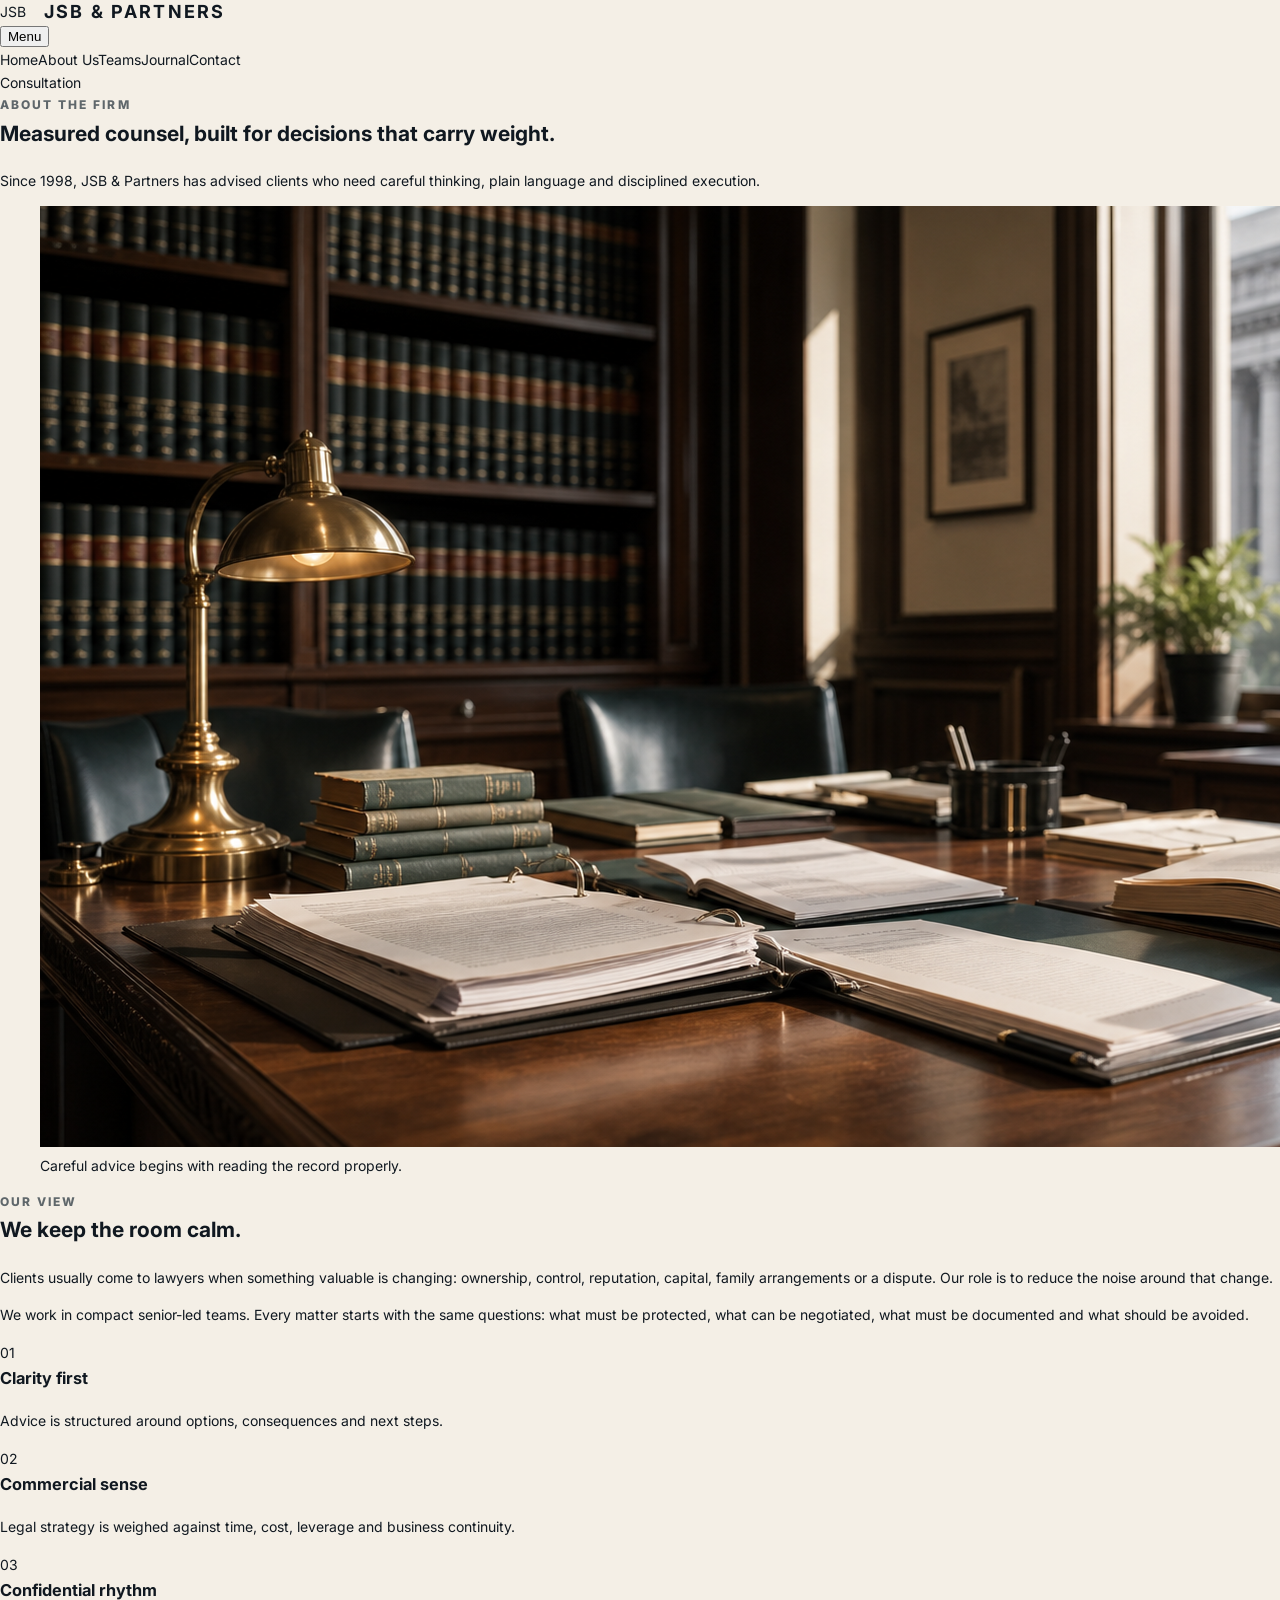
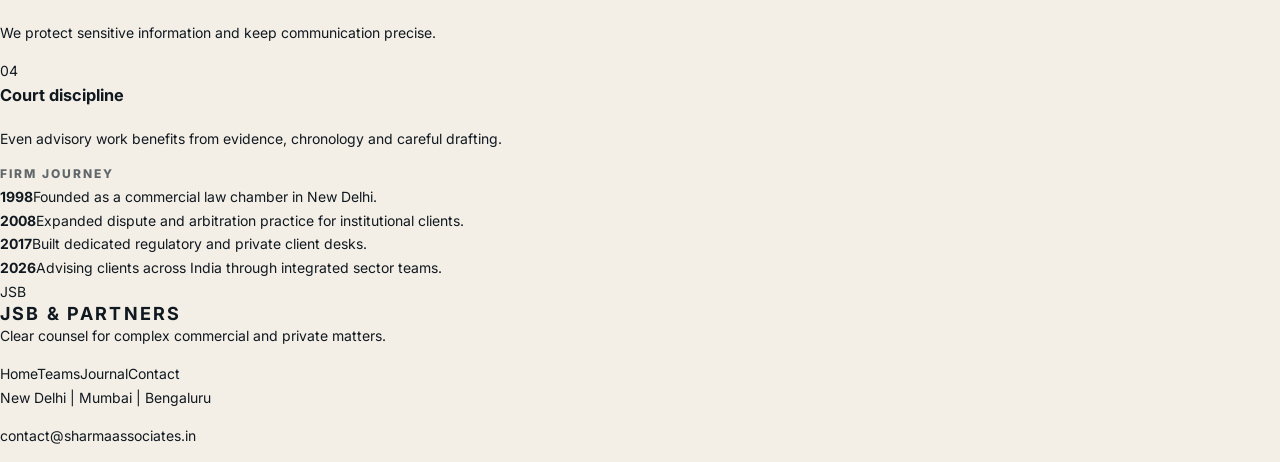
==== commit 786fe923: "New Design" ====
--- a/about.html
+++ b/about.html
@@ -7,7 +7,7 @@
   <link rel="preconnect" href="https://fonts.googleapis.com">
   <link rel="preconnect" href="https://fonts.gstatic.com" crossorigin>
   <link href="https://fonts.googleapis.com/css2?family=Cormorant+Garamond:wght@500;600;700&amp;family=Inter:wght@400;500;600;700;800&amp;display=swap" rel="stylesheet">
-  <link rel="stylesheet" href="styles.css">
+  <link rel="stylesheet" href="css/styles.css">
 </head>
 <body>
   <header class="site-header">
@@ -27,7 +27,7 @@
     </section>
 
     <figure class="image-ribbon">
-      <img src="assets/legal-library.png" alt="Law library table with case files and daylight">
+      <img src="assets/images/library/legal-library.png" alt="Law library table with case files and daylight">
       <figcaption>Careful advice begins with reading the record properly.</figcaption>
     </figure>
 
@@ -60,6 +60,6 @@
     <nav><a href="index.html">Home</a><a href="attorneys.html">Teams</a><a href="blog.html">Journal</a><a href="contact.html">Contact</a></nav>
     <div><p>New Delhi | Mumbai | Bengaluru</p><p>contact@sharmaassociates.in</p></div>
   </footer>
-  <script src="script.js"></script>
+  <script src="js/script.js"></script>
 </body>
 </html>
--- a/css/styles.css
+++ b/css/styles.css
@@ -0,0 +1,952 @@
+:root {
+  --paper: #f4efe6;
+  --white: #f4efe6;
+  --warm: #f4efe6;
+  --navy: #071f3a;
+  --navy-2: #0a2a4c;
+  --ink: #101820;
+  --muted: #5f676b;
+  --line: #d9d2c8;
+  --gold: #b18448;
+  --serif: "Cormorant Garamond", Georgia, serif;
+  --sans: "Inter", Arial, sans-serif;
+}
+
+* {
+  box-sizing: border-box;
+}
+
+html {
+  scroll-behavior: smooth;
+}
+
+body {
+  margin: 0;
+  background: var(--paper);
+  color: var(--ink);
+  font-family: var(--sans);
+  font-size: 14px;
+  line-height: 1.7;
+}
+
+a {
+  color: inherit;
+  text-decoration: none;
+}
+
+h1,
+h2,
+h3,
+p {
+  margin-top: 0;
+}
+
+.top-header {
+  position: fixed;
+  inset: 0 0 auto;
+  z-index: 50;
+  display: grid;
+  grid-template-columns: 360px 1fr 170px;
+  align-items: center;
+  gap: 36px;
+  height: 86px;
+  padding: 0 54px;
+  background: rgba(247, 244, 239, .9);
+  backdrop-filter: blur(18px);
+}
+
+.brand {
+  display: flex;
+  align-items: center;
+  gap: 18px;
+}
+
+.brand-mark {
+  position: relative;
+  display: inline-grid;
+  grid-template-columns: repeat(3, auto);
+  gap: 0;
+  font-family: var(--serif);
+  color: #a80f14;
+  font-size: 46px;
+  font-weight: 600;
+  line-height: .9;
+  letter-spacing: -.08em;
+}
+
+.brand-mark i {
+  font-style: normal;
+}
+
+.brand-mark i:nth-child(2) {
+  color: #c0181f;
+  transform: translateY(5px);
+}
+
+.brand-divider {
+  width: 1px;
+  height: 52px;
+  background: rgba(168, 15, 20, .7);
+}
+
+.brand strong,
+.footer-brand strong {
+  display: block;
+  text-transform: uppercase;
+  letter-spacing: .12em;
+  font-size: 18px;
+  line-height: 1.15;
+  white-space: nowrap;
+}
+
+.brand small,
+.footer-brand small {
+  display: block;
+  margin-top: 5px;
+  text-transform: uppercase;
+  letter-spacing: .13em;
+  font-size: 9px;
+  font-weight: 800;
+}
+
+.brand-copy em,
+.footer-brand em {
+  display: block;
+  margin-top: 5px;
+  color: #a80f14;
+  text-transform: uppercase;
+  letter-spacing: .14em;
+  font-size: 9px;
+  font-style: normal;
+  font-weight: 800;
+}
+
+.top-nav {
+  display: flex;
+  justify-content: center;
+  gap: 34px;
+  text-transform: uppercase;
+  letter-spacing: .15em;
+  font-size: 10px;
+  font-weight: 800;
+}
+
+.nav-item {
+  position: relative;
+}
+
+.top-nav > a,
+.nav-item > a {
+  display: inline-flex;
+  align-items: center;
+  min-height: 44px;
+}
+
+.submenu {
+  position: absolute;
+  top: calc(100% + 8px);
+  left: -18px;
+  min-width: 190px;
+  padding: 10px;
+  opacity: 0;
+  visibility: hidden;
+  transform: translateY(8px);
+  transition: opacity .22s ease, transform .22s ease, visibility .22s ease;
+  background: rgba(244, 239, 230, .72);
+  border: 1px solid rgba(7, 31, 58, .08);
+  backdrop-filter: blur(18px);
+  box-shadow: 0 18px 40px rgba(7, 31, 58, .08);
+}
+
+.submenu a {
+  display: block;
+  padding: 10px 12px;
+  color: var(--navy);
+  letter-spacing: .12em;
+  white-space: nowrap;
+}
+
+.has-menu:hover > .submenu,
+.has-menu:focus-within > .submenu,
+.subitem:hover > .submenu,
+.subitem:focus-within > .submenu {
+  opacity: 1;
+  visibility: visible;
+  transform: translateY(0);
+}
+
+.subitem {
+  position: relative;
+}
+
+.submenu.level-two {
+  top: -10px;
+  left: calc(100% + 10px);
+}
+
+.consult-btn,
+.dark-btn,
+.text-link,
+.attorney-card a,
+.matters-band article a {
+  display: inline-flex;
+  align-items: center;
+  gap: 16px;
+  text-transform: uppercase;
+  letter-spacing: .15em;
+  font-size: 10px;
+  font-weight: 800;
+}
+
+.consult-btn,
+.dark-btn {
+  justify-content: center;
+  min-height: 48px;
+  padding: 0 20px;
+  color: #fff;
+  background: var(--navy);
+}
+
+.hero {
+  position: relative;
+  min-height: 690px;
+  overflow: hidden;
+  background: var(--white);
+}
+
+.hero-slide {
+  position: absolute;
+  inset: 0;
+  opacity: 0;
+  pointer-events: none;
+  transition: opacity .8s ease;
+  background:
+    linear-gradient(90deg, rgba(247,244,239,1) 0%, rgba(247,244,239,.94) 38%, rgba(247,244,239,.22) 61%, rgba(247,244,239,0) 100%),
+    var(--hero-image) center right / cover no-repeat;
+}
+
+.hero-slide.is-active {
+  opacity: 1;
+  pointer-events: auto;
+}
+
+.hero-copy {
+  width: min(700px, 52vw);
+  padding: 178px 0 90px 132px;
+}
+
+.eyebrow,
+.band-head h2,
+.footer-band h2 {
+  margin: 0;
+  color: var(--muted);
+  text-transform: uppercase;
+  letter-spacing: .17em;
+  font-size: 12px;
+  font-weight: 800;
+}
+
+.hero h1 {
+  margin: 24px 0 24px;
+  color: var(--navy);
+  font-family: var(--serif);
+  font-size: 78px;
+  font-weight: 600;
+  line-height: .9;
+}
+
+.hero h1 span,
+.hero h1 em {
+  display: block;
+  white-space: nowrap;
+}
+
+.hero h1 em,
+.firm-copy em {
+  color: var(--gold);
+  font-style: italic;
+}
+
+.gold-line,
+.band-head i {
+  display: block;
+  width: 54px;
+  height: 1px;
+  background: var(--gold);
+}
+
+.hero .gold-line {
+  margin-bottom: 42px;
+}
+
+.hero-copy p:not(.eyebrow) {
+  max-width: 560px;
+  margin-bottom: 32px;
+  color: #394248;
+  font-size: 15px;
+}
+
+.hero-index {
+  position: absolute;
+  left: 24px;
+  top: 190px;
+  z-index: 5;
+  display: grid;
+  gap: 28px;
+  padding-left: 48px;
+  border-left: 1px solid var(--line);
+}
+
+.hero-index button {
+  position: relative;
+  border: 0;
+  padding: 0;
+  background: transparent;
+  color: #b9b7b1;
+  cursor: pointer;
+  font-size: 11px;
+  font-weight: 800;
+}
+
+.hero-index button.is-active {
+  color: var(--navy);
+}
+
+.hero-index button.is-active::after {
+  content: "";
+  position: absolute;
+  left: 22px;
+  top: 50%;
+  width: 34px;
+  height: 1px;
+  background: var(--gold);
+}
+
+.band {
+  padding-left: 54px;
+  padding-right: 54px;
+}
+
+.band-light,
+.band-warm {
+  background: var(--white);
+}
+
+.stats-band,
+.matters-band,
+.testimonials-band,
+.footer-band {
+  background-color: var(--navy);
+  color: #fff;
+}
+
+.band-head {
+  display: flex;
+  align-items: center;
+  gap: 22px;
+}
+
+.practice-band {
+  padding-top: 48px;
+  padding-bottom: 50px;
+  border-top: 1px solid var(--line);
+  border-bottom: 1px solid var(--line);
+}
+
+.marquee-shell {
+  overflow: hidden;
+}
+
+.marquee-track {
+  display: flex;
+  width: max-content;
+  animation: marquee 34s linear infinite;
+}
+
+.marquee-track.reverse {
+  animation-name: marqueeReverse;
+}
+
+.marquee-shell:hover .marquee-track {
+  animation-play-state: paused;
+}
+
+.practice-track {
+  margin-top: 48px;
+}
+
+.practice-item {
+  width: 198px;
+  min-height: 230px;
+  margin-right: 44px;
+  padding-right: 38px;
+  border-right: 1px solid var(--line);
+}
+
+.practice-item > span {
+  display: block;
+  height: 40px;
+  color: var(--gold);
+  font-size: 28px;
+}
+
+.practice-item h3 {
+  margin-bottom: 22px;
+  font-family: var(--serif);
+  font-size: 24px;
+  font-weight: 600;
+  line-height: 1.05;
+}
+
+.practice-item p {
+  color: var(--muted);
+  font-size: 11px;
+}
+
+.practice-item a {
+  color: var(--gold);
+}
+
+.stats-band {
+  min-height: 150px;
+  display: grid;
+  grid-template-columns: repeat(4, 1fr);
+  align-items: center;
+  color: #fff;
+  background:
+    linear-gradient(90deg, rgba(7,31,58,.98), rgba(10,42,76,.96)),
+    url("../assets/images/library/legal-library.png") center / cover no-repeat;
+}
+
+.stats-band div {
+  display: grid;
+  grid-template-columns: 42px auto;
+  grid-template-rows: auto auto;
+  align-items: center;
+  column-gap: 20px;
+  padding: 0 34px;
+  border-right: 1px solid rgba(255,255,255,.16);
+}
+
+.stats-band div:last-child {
+  border-right: 0;
+}
+
+.stats-band div > span {
+  grid-row: 1 / 3;
+  color: #fff;
+  font-size: 32px;
+}
+
+.stats-band strong {
+  color: #f2d29c;
+  font-family: var(--serif);
+  font-size: 42px;
+  font-weight: 500;
+  line-height: 1;
+}
+
+.stats-band p {
+  margin: 0;
+  font-size: 12px;
+}
+
+.matters-band .band-head h2,
+.testimonials-band .band-head h2,
+.matters-band h3 {
+  color: #fff;
+}
+
+.matters-band .band-head i,
+.testimonials-band .band-head i {
+  background: var(--gold);
+}
+
+.firm-band {
+  display: grid;
+  grid-template-columns: 36% 32% 32%;
+  padding-left: 0;
+  padding-right: 0;
+  background: var(--paper);
+}
+
+.firm-copy,
+.firm-quote {
+  min-height: 430px;
+  padding: 70px 76px;
+}
+
+.firm-copy h3 {
+  margin: 42px 0 30px;
+  font-family: var(--serif);
+  font-size: 39px;
+  font-weight: 600;
+  line-height: 1;
+}
+
+.firm-copy p {
+  max-width: 470px;
+  color: var(--muted);
+  font-size: 13px;
+}
+
+.firm-band img {
+  width: 100%;
+  height: 100%;
+  min-height: 430px;
+  object-fit: cover;
+}
+
+.firm-quote {
+  background:
+    linear-gradient(rgba(244,239,230,.88), rgba(244,239,230,.92)),
+    url("../assets/images/banner/hero-stairs-carousel.png") center / cover no-repeat;
+}
+
+.firm-quote div {
+  color: rgba(7,31,58,.08);
+  font-family: var(--serif);
+  font-size: 92px;
+  line-height: .6;
+}
+
+.firm-quote blockquote {
+  margin: 44px 0 44px;
+  font-family: var(--serif);
+  font-size: 28px;
+  line-height: 1.18;
+}
+
+.signature {
+  display: block;
+  margin-bottom: 18px;
+  color: var(--gold);
+  font-family: var(--serif);
+  font-size: 22px;
+  font-style: italic;
+}
+
+.firm-quote strong {
+  text-transform: uppercase;
+  letter-spacing: .16em;
+  font-size: 10px;
+}
+
+.firm-quote p {
+  color: var(--muted);
+  font-size: 12px;
+}
+
+.matters-band {
+  display: block;
+  padding-top: 48px;
+  padding-bottom: 58px;
+  border-top: 0;
+  border-bottom: 0;
+}
+
+.matter-title {
+  align-self: start;
+  flex-wrap: wrap;
+}
+
+.matters-marquee {
+  margin-top: 38px;
+}
+
+.matter-track {
+  animation-duration: 38s;
+}
+
+.matter-title a,
+.attorney-title a {
+  margin-left: auto;
+  color: currentColor;
+  text-transform: uppercase;
+  letter-spacing: .15em;
+  font-size: 10px;
+  font-weight: 800;
+}
+
+.matters-band article {
+  width: 290px;
+  flex: 0 0 auto;
+  margin-right: 54px;
+  padding-left: 40px;
+  border-left: 1px solid rgba(255,255,255,.18);
+}
+
+.matters-band h3 {
+  margin-bottom: 24px;
+  font-family: var(--serif);
+  font-size: 25px;
+  font-weight: 600;
+}
+
+.matters-band p {
+  max-width: 230px;
+  color: rgba(255,255,255,.72);
+  font-size: 12px;
+}
+
+.matters-band article a {
+  color: #f2d29c;
+  letter-spacing: 0;
+  text-transform: none;
+  font-size: 12px;
+}
+
+.attorney-band {
+  padding-top: 34px;
+  padding-bottom: 58px;
+  background: var(--paper);
+}
+
+.attorney-title {
+  margin-bottom: 34px;
+}
+
+.attorney-track {
+  gap: 30px;
+}
+
+.attorney-card {
+  width: 345px;
+  display: grid;
+  grid-template-columns: 120px 1fr;
+  gap: 20px;
+  flex: 0 0 auto;
+  padding: 0 18px 0 0;
+  background: transparent;
+  border: 0;
+  border-right: 1px solid rgba(7, 31, 58, .12);
+  box-shadow: none;
+}
+
+.attorney-card img {
+  width: 120px;
+  height: 150px;
+  object-fit: cover;
+  object-position: center top;
+}
+
+.attorney-card div > span {
+  color: var(--gold);
+  text-transform: uppercase;
+  letter-spacing: .16em;
+  font-size: 9px;
+  font-weight: 800;
+}
+
+.attorney-card h3 {
+  margin: 8px 0 12px;
+  font-family: var(--serif);
+  font-size: 25px;
+  font-weight: 600;
+}
+
+.attorney-card p {
+  color: var(--muted);
+  font-size: 12px;
+}
+
+.attorney-card a {
+  color: var(--navy);
+}
+
+.testimonials-band {
+  position: relative;
+  overflow: hidden;
+  padding-top: 54px;
+  padding-bottom: 54px;
+}
+
+.testimonials-band::before {
+  content: "";
+  position: absolute;
+  inset: 0;
+  opacity: .12;
+  background:
+    radial-gradient(circle at 22% 32%, #fff 0 1px, transparent 1px) 0 0 / 34px 34px,
+    linear-gradient(130deg, transparent, rgba(255,255,255,.2));
+}
+
+.testimonials-band .band-head,
+.testimonial-wrap,
+.testimonial-dots {
+  position: relative;
+  z-index: 1;
+}
+
+.testimonial-wrap {
+  position: relative;
+  width: min(850px, 86vw);
+  min-height: 185px;
+  margin: 38px auto 18px;
+  display: grid;
+  grid-template-columns: 80px 1fr;
+  gap: 30px;
+  align-items: start;
+}
+
+.quote-mark {
+  color: var(--gold);
+  font-family: var(--serif);
+  font-size: 78px;
+  line-height: .8;
+}
+
+.testimonial-slide {
+  position: absolute;
+  inset: 0 0 0 110px;
+  opacity: 0;
+  transform: translateY(8px);
+  transition: opacity .45s ease, transform .45s ease;
+  pointer-events: none;
+}
+
+.testimonial-slide.is-active {
+  opacity: 1;
+  transform: translateY(0);
+  pointer-events: auto;
+}
+
+.testimonial-slide blockquote {
+  margin: 0 0 20px;
+  font-family: var(--serif);
+  font-size: 34px;
+  line-height: 1.18;
+}
+
+.testimonial-slide p {
+  color: rgba(255,255,255,.76);
+  font-size: 12px;
+  font-weight: 700;
+}
+
+.testimonial-dots {
+  display: flex;
+  justify-content: center;
+  gap: 16px;
+}
+
+.testimonial-dots button {
+  width: 8px;
+  height: 8px;
+  padding: 0;
+  border: 0;
+  border-radius: 50%;
+  background: rgba(255,255,255,.42);
+  cursor: pointer;
+}
+
+.testimonial-dots button.is-active {
+  background: var(--gold);
+}
+
+.footer-band {
+  display: grid;
+  grid-template-columns: 1.2fr .8fr 1.1fr 1.1fr;
+  gap: 56px;
+  padding: 58px 84px 32px;
+  color: var(--muted);
+  background: var(--paper);
+}
+
+.footer-brand .brand-mark {
+  display: inline-grid;
+  color: #a80f14;
+  margin-bottom: 12px;
+}
+
+.footer-band h2,
+.footer-band strong {
+  color: var(--navy);
+}
+
+.footer-band p,
+.footer-band a {
+  display: block;
+  margin: 6px 0;
+  font-size: 12px;
+}
+
+.footer-band form {
+  display: flex;
+  margin-top: 24px;
+  border: 1px solid var(--line);
+}
+
+.footer-band label {
+  position: absolute;
+  width: 1px;
+  height: 1px;
+  overflow: hidden;
+}
+
+.footer-band input {
+  min-width: 0;
+  flex: 1;
+  border: 0;
+  padding: 13px 16px;
+  color: var(--navy);
+  background: transparent;
+}
+
+.footer-band button {
+  width: 48px;
+  border: 0;
+  color: #fff;
+  background: var(--navy);
+}
+
+.footer-bottom {
+  grid-column: 1 / -1;
+  display: flex;
+  justify-content: space-between;
+  gap: 24px;
+  margin-top: 28px;
+  padding-top: 28px;
+  border-top: 1px solid var(--line);
+}
+
+.footer-bottom nav {
+  display: flex;
+  gap: 22px;
+}
+
+@keyframes marquee {
+  from {
+    transform: translateX(0);
+  }
+  to {
+    transform: translateX(-50%);
+  }
+}
+
+@keyframes marqueeReverse {
+  from {
+    transform: translateX(-50%);
+  }
+  to {
+    transform: translateX(0);
+  }
+}
+
+@media (max-width: 1100px) {
+  .top-header {
+    grid-template-columns: 1fr auto;
+    padding: 0 24px;
+  }
+
+  .top-nav {
+    display: none;
+  }
+
+  .hero-copy {
+    padding-left: 78px;
+  }
+
+  .firm-band,
+  .matters-band,
+  .footer-band {
+    grid-template-columns: 1fr;
+  }
+
+  .stats-band {
+    grid-template-columns: repeat(2, 1fr);
+  }
+}
+
+@media (max-width: 680px) {
+  .top-header {
+    height: auto;
+    min-height: 76px;
+    grid-template-columns: 1fr;
+    gap: 12px;
+    padding: 16px 20px;
+  }
+
+  .consult-btn {
+    width: max-content;
+  }
+
+  .hero {
+    min-height: 760px;
+  }
+
+  .hero-slide {
+    background:
+      linear-gradient(180deg, rgba(247,244,239,.96) 0%, rgba(247,244,239,.84) 44%, rgba(247,244,239,.3) 100%),
+      var(--hero-image) center bottom / cover no-repeat;
+  }
+
+  .hero-copy {
+    width: auto;
+    padding: 190px 26px 70px;
+  }
+
+  .hero h1 {
+    font-size: 48px;
+  }
+
+  .hero h1 span,
+  .hero h1 em {
+    white-space: normal;
+  }
+
+  .hero-index {
+    display: none;
+  }
+
+  .band {
+    padding-left: 26px;
+    padding-right: 26px;
+  }
+
+  .stats-band {
+    grid-template-columns: 1fr;
+  }
+
+  .stats-band div {
+    padding: 24px 0;
+    border-right: 0;
+    border-bottom: 1px solid rgba(255,255,255,.16);
+  }
+
+  .firm-copy,
+  .firm-quote {
+    padding: 46px 26px;
+  }
+
+  .attorney-card {
+    width: 320px;
+    grid-template-columns: 90px 1fr;
+  }
+
+  .attorney-card img {
+    width: 90px;
+    height: 118px;
+  }
+
+  .footer-band {
+    padding: 42px 26px 28px;
+  }
+
+  .testimonial-wrap {
+    grid-template-columns: 1fr;
+    gap: 10px;
+  }
+
+  .testimonial-slide {
+    inset: 92px 0 0;
+  }
+
+  .testimonial-slide blockquote {
+    font-size: 26px;
+  }
+
+  .footer-bottom {
+    flex-direction: column;
+  }
+}
